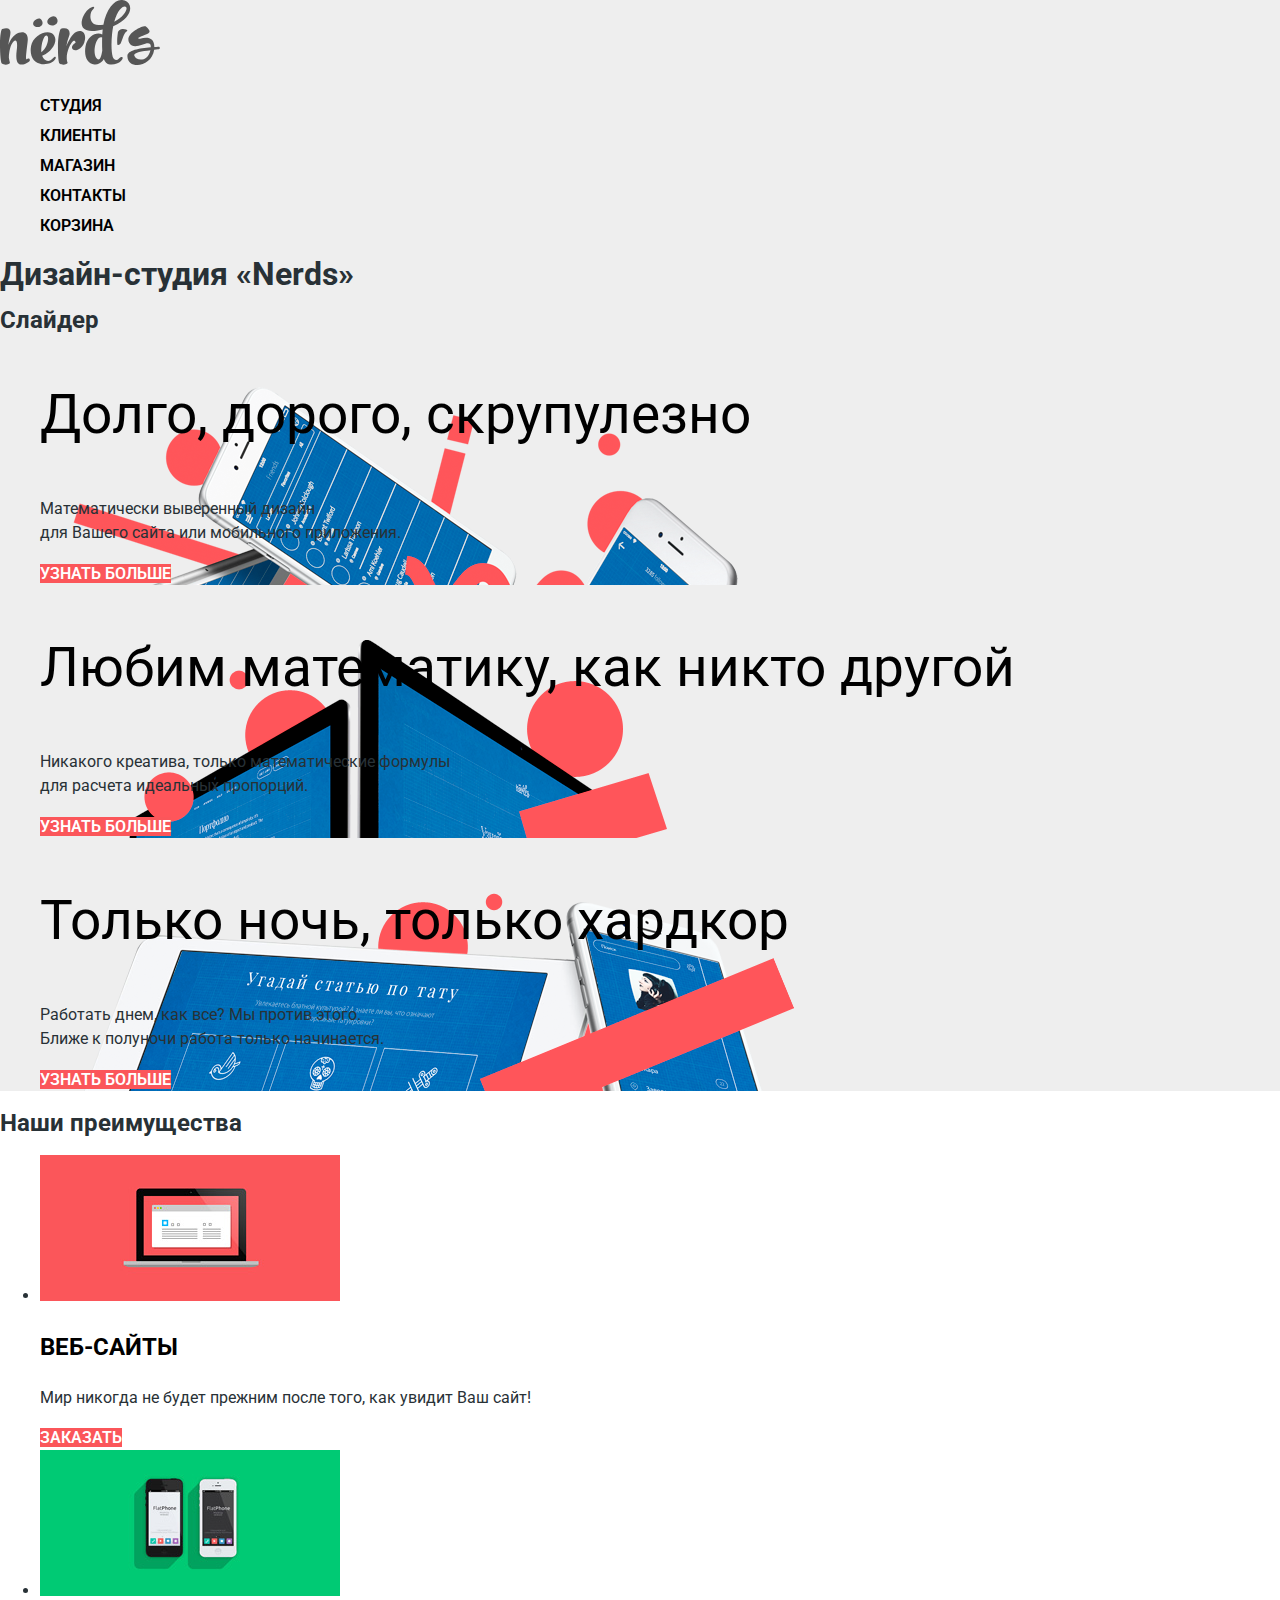
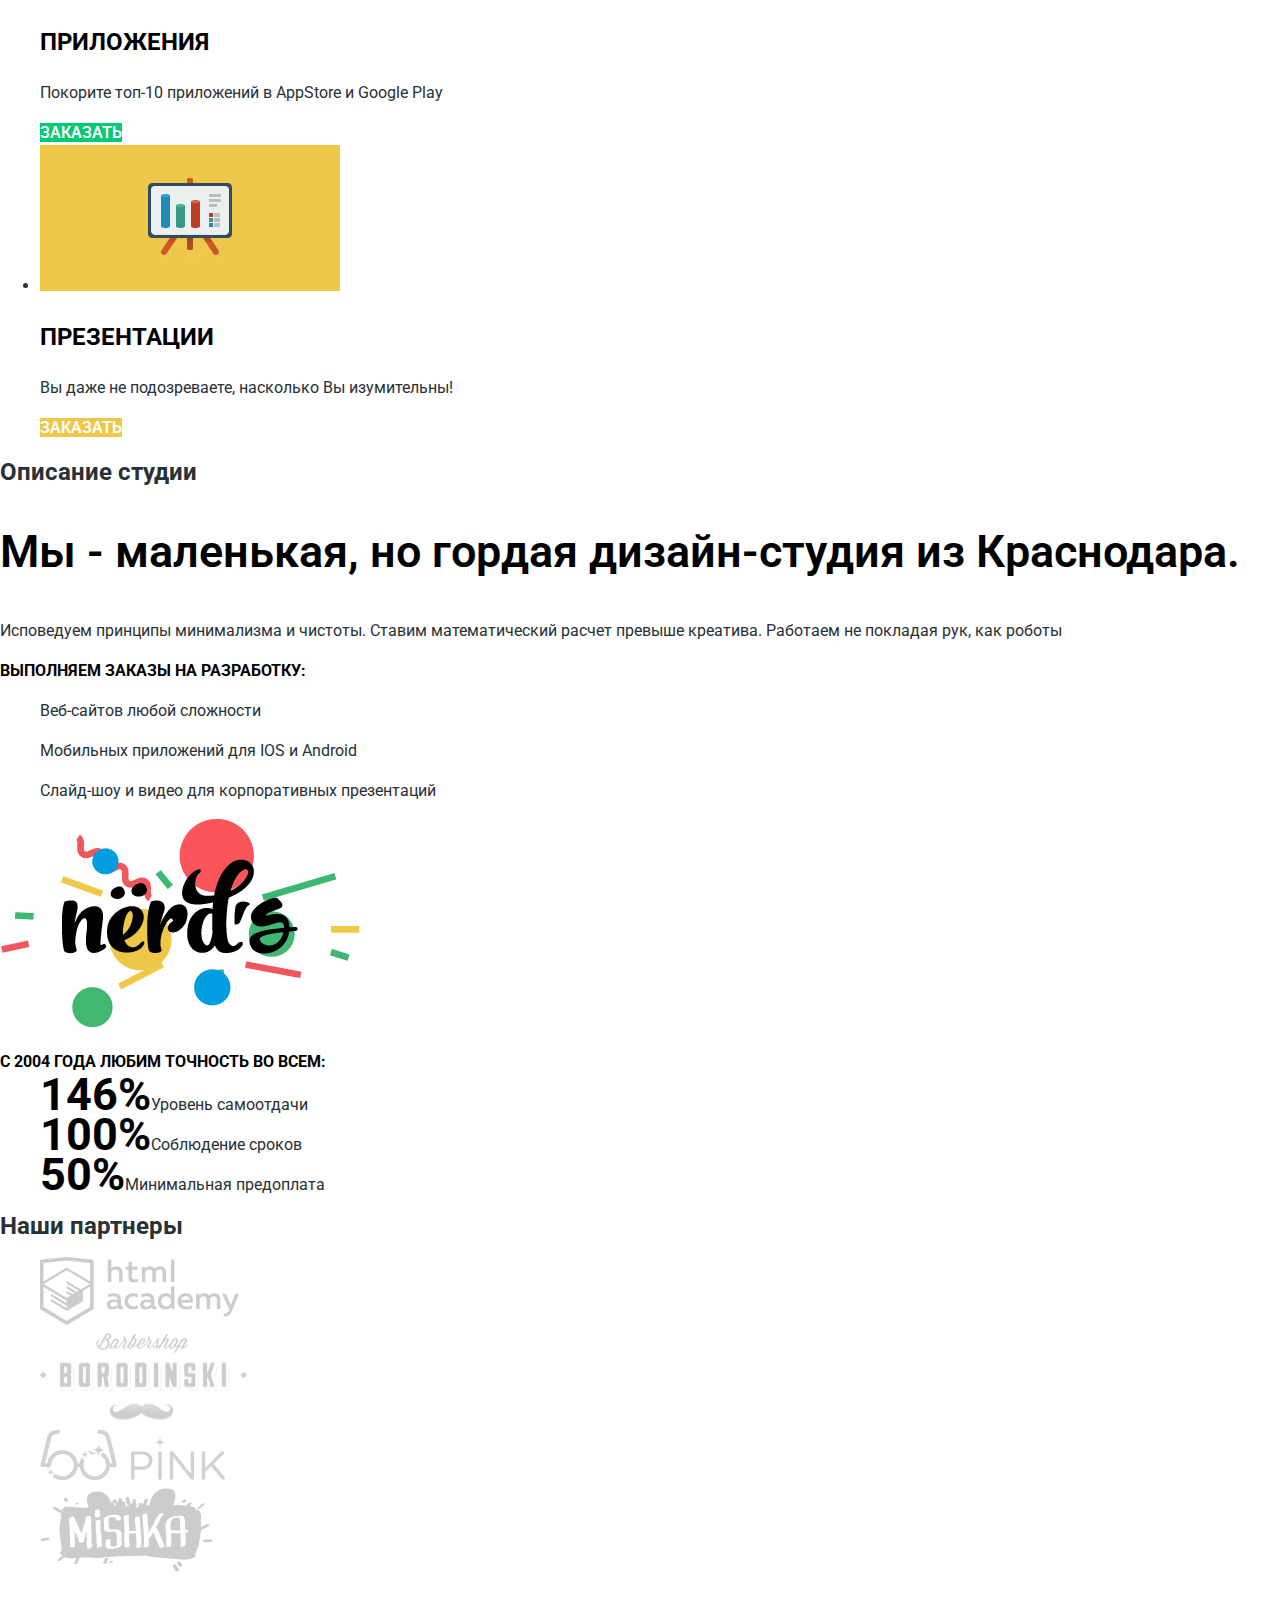
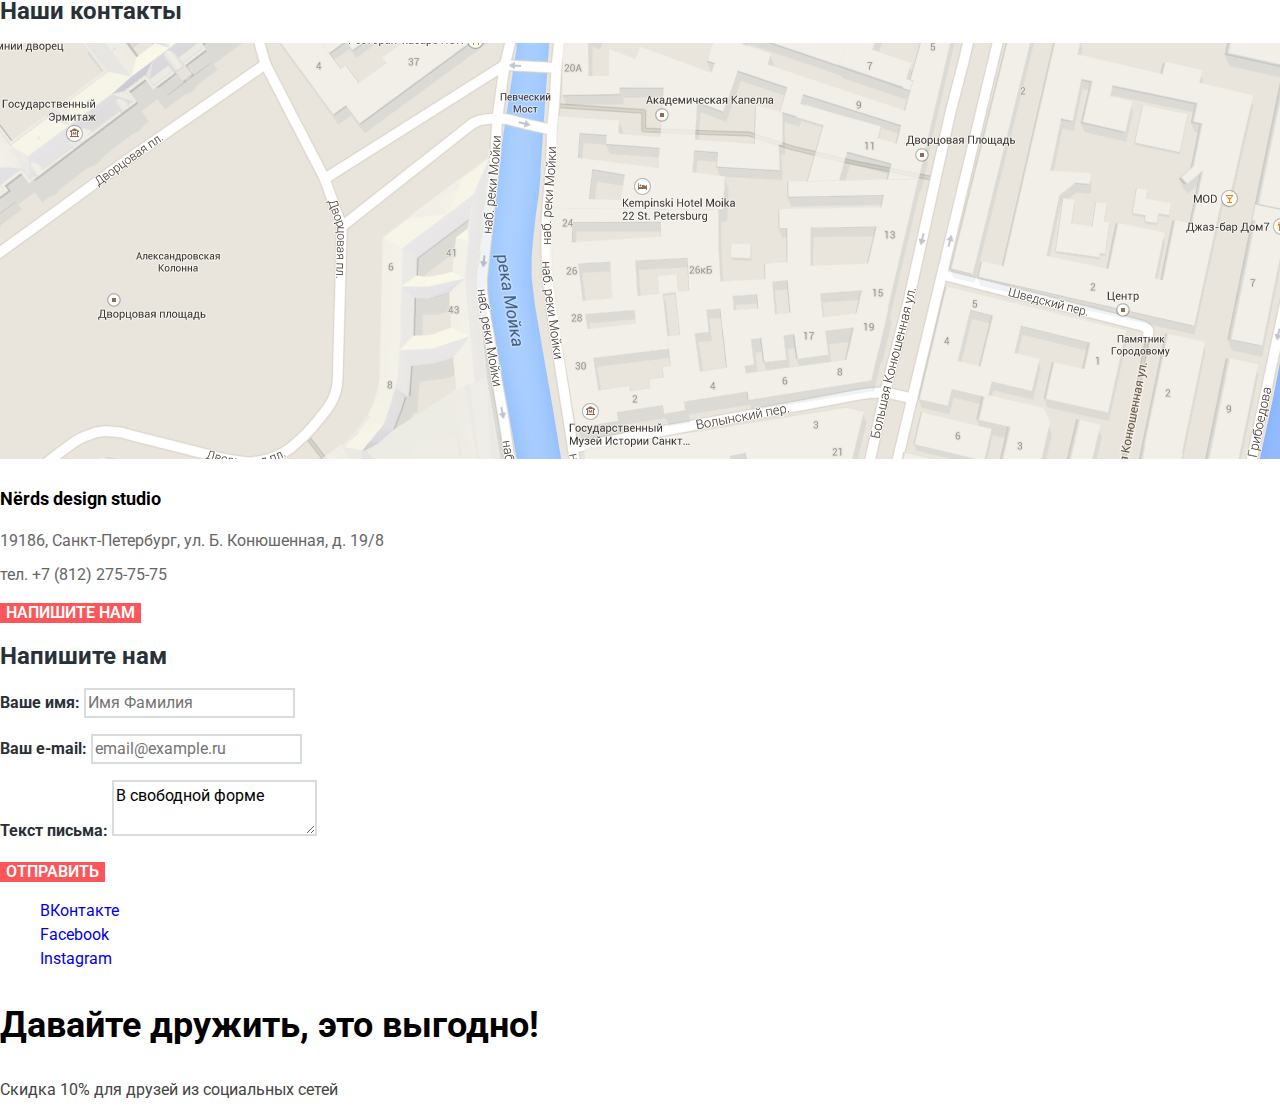
==== index.html @ 82da340f "Базовая стилизация" ====
<!DOCTYPE HTML>
<html lang="ru">
<head>
  <meta charset="utf-8">
  <title>Дизайн-студия «‎Nerds»</title>
  <link href="https://fonts.googleapis.com/css?family=Roboto:400,500,700&display=swap&subset=cyrillic" rel="stylesheet">
  <link href="./normalize.css" rel="stylesheet">
  <link href="./Nerds_index.css" rel="stylesheet">
</head>
<body>

<div class="grey">
  <header class="main-header">
    <nav class="main-navigation">
      <a class="main-header-logo">
        <svg xmlns="http://www.w3.org/2000/svg" width="160" height="65" viewBox="0 0 160 65"><path d="M157.936 49.374c-1.235.161-2.523.271-3.757.377v.056c-2.415 17.364-26.188 20.231-26.779 6.599-.269-6.167 11.593-7.95 23.398-9.088.429-11.09-15.901 5.667-21.608-4.601-5.019-9.025 14.632-17.938 16.728-16.102 6.438 5.636 3.404 6.618-1.379 8.335-9.49 3.41-5.791 4.107-4.511 3.726 7.569-2.253 14.366-1.04 14.312 8.317 1.288-.107 2.522-.163 3.757-.271 2.306-.215 2.467 2.435-.161 2.652zm-7.514.756c-9.124 1.028-17.013 2.436-16.153 5.355 1.716 5.573 13.577 6.818 16.153-5.355zM117.678 44.918c-.682-.037-.703-6.038.112-11.688 1.005-6.951 11.935-3.357 9.093-1.906-2.975 1.52-4.429 8.718-6.266 12.087-.635 1.161-2.605 1.526-2.939 1.507zM42.105 21.002c2.376 4.866-4.937 8.171-8.292 4.521-1.398-1.555-.755-4.56 2.636-6.193 1.697-.836 4.073-1.596 5.656 1.672zM57.062 18.861c2.585 5.297-5.38 8.896-9.031 4.922-1.522-1.695-.823-4.963 2.873-6.742 1.846-.911 4.432-1.736 6.158 1.82zM28.883 61.666c-7.919 5.338-14.219 4.159-12.212-10.848 1.45-10.904-.948-11.521-3.122-9.442-2.845 2.697-4.628 9.723-4.684 16.412a50.98 50.98 0 0 0 1.004 4.776c.334 1.63-4.907 3.315-7.974 1.011C.837 62.79 0 54.865 0 44.131c0-8.824 1.171-14.895 2.23-15.175 8.029-2.191 9.312 1.348 7.583 7.981a47.637 47.637 0 0 0-1.395 7.924c1.673-4.664 4.071-8.485 6.803-10.173 7.416-4.664 13.605-2.473 12.434 6.801-2.007 16.58-2.174 18.827-.39 17.535 2.231-1.574 3.68 1.238 1.618 2.642zM54.982 59.59c-2.175 3.484-7.806 5.171-13.216 4.552-7.75-.843-12.545-7.756-10.705-18.097 2.008-11.185 18.065-18.322 23.196-10.341 3.735 5.789-2.175 16.017-11.597 19.783l-.502.168c1.951 5.171 6.579 7.476 11.039 2.36 2.119-2.36 3.624-1.348 1.785 1.575zm-13.605-7.418c5.855-4.159 7.806-13.32 6.189-15.905-1.728-2.697-5.074 1.517-6.245 11.746-.111 1.461-.111 2.865.056 4.159zM83.091 44.992c-1.597 2.507-3.903 4.384-5.966 5.059-2.398.73-5.185.056-5.185-2.698 0-1.011.892-3.372 3.624-4.721-.168-1.911-1.394-2.417-2.286-1.686-3.345 2.586-7.417 12.25-6.356 19.221.055.168.055.337.055.506.168.617.335 1.237.558 1.854.557 1.574-4.907 3.316-7.973.956-1.059-.788-1.617-6.97-1.617-17.704 0-8.824 1.951-16.636 3.011-16.917 6.412-1.743 10.147 1.292 8.14 7.249-1.171 3.373-2.23 6.801-2.843 10.399 2.453-6.688 6.523-12.872 9.812-14.501 5.856-2.923 10.092.956 8.867 7.813-.056.11-.112.393-.112.449-.056.562-.566 2.302-.39 1.741-.516 1.645-.892 2.277-1.339 2.98z"/><path d="M113.207 26.161a86.988 86.988 0 0 0-1.115 7.531c-1.059 10.06-.612 18.996.613 22.986.726 2.137 3.457 4.946 6.078 2.023 2.843-3.203 5.967-1.349 2.174 2.416-2.34 2.305-6.689 3.878-11.039 3.428-3.123-.393-5.018-2.415-6.134-5.505-.444.898-.947 1.685-1.56 2.302-2.119 2.193-4.685 3.43-7.974 3.092-6.637-.73-10.538-7.923-8.699-18.153 1.952-10.791 11.319-14.725 16.728-11.857.112-1.349.223-2.699.335-4.104.055-.281.055-.562.11-.843a96.962 96.962 0 0 1-4.962.956C73.787 34.423 82.04 14.864 87.894 9.75c6.636-5.733 7.36-1.855 5.297-.562-3.68 2.36-5.297 15.905 5.241 15.905 1.729 0 3.346-.112 4.962-.281C106.685 6.49 116.665-2.391 124.75.532c8.976 3.26 8.029 17.535-11.543 25.629zm-10.928 24.393c-.224-3.542-.224-7.532-.167-11.636 0-.506.056-1.011.056-1.461-3.346-1.518-6.635 3.653-7.473 10.792-.946 8.373 2.788 12.813 4.908 10.791 1.617-1.631 2.453-6.803 2.676-8.486zm24.086-43.165c-1.784-2.642-8.307.562-12.098 14.332 9.535-4.554 13.326-12.422 12.098-14.332z"/></svg>
      </a>
      <ul class="navigation-list">
        <li><a href="info.html">Студия</a></li>
        <li><a href="clients.html">Клиенты</a></li>
        <li><a href="store.html">Магазин</a></li>
        <li><a href="contacts.html">Контакты</a></li>
        <li class="cart"><a href="#">Корзина</a></li>
      </ul>
    </nav>
  </header>

  <main class="container">

    <h1 class="visually-hidden">Дизайн-студия «‎Nerds»</h1>

    <section class="slider">
      <h2 class="visually-hidden">Слайдер</h2>
      <ul class="slide-list">
        <li class="slide slide-1">
          <p class="slide-header">Долго, дорого, скрупулезно</p>
          <p>Математически выверенный дизайн <br> для Вашего сайта или мобильного приложения.</p>
          <a class="btn btn-base" href="#">Узнать больше</a>
        </li>
        <li class="slide slide-2">
          <p class="slide-header">Любим математику, как никто другой</p>
          <p>Никакого креатива, только математические формулы<br> для расчета идеальных пропорций.</p>
          <a class="btn btn-base" href="#">Узнать больше</a>
        </li>
        <li class="slide slide-3">
          <p class="slide-header">Только ночь, только хардкор</p>
          <p>Работать днем, как все? Мы против этого.<br>Ближе к полуночи работа только начинается.</p>
          <a class="btn btn-base" href="#">Узнать больше</a>
        </li>
      </ul>
    </section>
  </div>

    <section class="advantages">
      <h2 class='visually-hidden'>Наши преимущества</h2>
      <ul class="advantages-list">
        <li class="advantage-item">
          <img src="img/service-1.png" alt="Веб-сайты" width="300" height="146">
          <p class="advantage-header">Веб-сайты</p>
          <p>Мир никогда не будет прежним после того, как увидит Ваш сайт!</p>
          <a class="btn btn-red" href="#">Заказать</a>
        </li>
        <li class="advantage-item">
          <img src="img/service-2.png" alt="Приложения" width="300" height="146">
          <p class="advantage-header">Приложения</p>
          <p>Покорите топ-10 приложений в AppStore и Google Play</p>
          <a class="btn btn-green" href="#">Заказать</a>
        </li>
        <li class="advantage-item">
          <img src="img/service-3.png" alt="Презентации" width="300" height="146">
          <p class="advantage-header">Презентации</p>
          <p>Вы даже не подозреваете, насколько Вы изумительны!</p>
          <a class="btn btn-yellow" href="#">Заказать</a>
        </li>
      </ul>
    </section>

    <section class="studio">
      <div class="studio-left">
        <h2 class="visually-hidden">Описание студии</h2>
        <p class="studio-header">Мы - маленькая, но гордая дизайн-студия из Краснодара.</p>
        <p>Исповедуем принципы минимализма и чистоты. Ставим математический
          расчет превыше креатива. Работаем не покладая рук, как роботы</p>
          <p class="studio-bold">Выполняем заказы на разработку:</p>
          <ul class="orders-list">
            <li><p>Веб-сайтов любой сложности</p></li>
            <li><p>Мобильных приложений для IOS и Android</p></li>
            <li><p>Слайд-шоу и видео для корпоративных презентаций</p></li>
          </ul>
          <div class="studio-right">
            <img src="img/nerds-logo-2.png" alt="Логотип «‎Nerds»" width="360" height="208">
            <p class="studio-bold">С 2004 года любим точность во всем:</p>
            <ul class="statistic">
              <li><p><span>146%</span>Уровень самоотдачи</p></li>
              <li><p><span>100%</span>Соблюдение сроков</p></li>
              <li><p><span>50%</span>Минимальная предоплата</p></li>
            </ul>
          </div>
        </section>

        <section class="clients">
        <h2 class="visually-hidden">Наши партнеры</h2>
          <ul class="clients-list">
            <li><a href="https://htmlacademy.ru/intensive/htmlcss"><svg xmlns="http://www.w3.org/2000/svg" xmlns:xlink="http://www.w3.org/1999/xlink" width="199" height="68" viewBox="0 0 199 68">
              <image id="logo-1.png" class="cls-1" width="199" height="68" xlink:href="[data-uri]"/>
            </svg>
</a></li>
            <li><a href="#"><svg xmlns="http://www.w3.org/2000/svg" xmlns:xlink="http://www.w3.org/1999/xlink" width="209" height="90" viewBox="0 0 209 90">
              <image id="logo-2.png" class="cls-1" width="209" height="90" xlink:href="[data-uri]"/>
            </svg></a></li>
            <li><a href="#"><svg xmlns="http://www.w3.org/2000/svg" xmlns:xlink="http://www.w3.org/1999/xlink" width="185" height="52" viewBox="0 0 185 52">
              <image id="logo-3.png" class="cls-1" width="185" height="52" xlink:href="[data-uri]"/>
            </svg></a></li>
            <li><a href="#"><svg xmlns="http://www.w3.org/2000/svg" xmlns:xlink="http://www.w3.org/1999/xlink" width="173" height="84" viewBox="0 0 173 84">
              <image id="logo-4.png" class="cls-1" width="173" height="84" xlink:href="[data-uri]"/>
            </svg>
</a></li>
          </ul>
        </section>

        <section class="contacts">
        <h2 class="visually-hidden">Наши контакты</h2>
          <img src="img/map.png" alt="Карта офиса по адресу Санкт-Петербург, ул. Б. Конюшенная, д. 19/8" width="1440" height="416">
          <div class="contacts-block">
            <p class="contacts-header"> Nёrds design studio</p>
            <p>19186, Санкт-Петербург, ул. Б. Конюшенная, д. 19/8</p>
            <p>тел. +7 (812) 275-75-75</p>
            <button class="btn btn-base">Напишите нам</button>
          </div>
        </section>

        <section class="popup">
          <h2 class="popup-header">Напишите нам</h2>
          <form action="https://echo.htmlacademy.ru" method="post">
            <p class="popup-item">
              <label for="popup-name">Ваше имя:</label>
              <input id="popup-name" type="text" name="name" value="" placeholder="Имя Фамилия">
            </p>
            <p class="popup-item">
              <label for="popup-email">Ваш e-mail:</label>
              <input id="popup-email" type="text" name="name" value="" placeholder="email@example.ru">
            </p>
            <p class="popup-item">
              <label for="textarea">Текст письма:</label>
              <textarea id="textarea" name="textarea" >В свободной форме</textarea>
            </p>
            <button class="btn btn-base" type="submite" name="button">Отправить</button>
          </form>
        </section>

      </main>

      <footer class="main-footer">
        <ul>
          <li><a class="social-btn" href="#">ВКонтакте</a></li>
          <li><a class="social-btn" href="#">Facebook</a></li>
          <li><a class="social-btn" href="#">Instagram</a></li>
        </ul>
        <div class="partnership">
          <p class="partnership-header">Давайте дружить, это выгодно!</p>
          <p class="sale">Скидка 10% для друзей из социальных сетей</p>
        </div>
      </footer>

    </body>
    </html>
---- Nerds_index.css ----
body {
  margin: 0;
  padding: 0;

  font-family: "Roboto", Arial, sans-serif;
  font-size: 16px;
  line-height: 24px;
  color: #283136;

  background-color: #fff;
}

a {
  text-decoration: none;
}

.btn {
  font: inherit;
  line-height: 18px;
  font-weight: 600;
  color: #fff;
  text-align: center;
  vertical-align: middle;
  text-transform: uppercase;

  border: none;
}

.btn-base,
.btn-red {
    background-color: #fb565a;
}

.btn-base:hover,
.btn-red:hover {
    background-color: #e74246;
}

.btn-green {
  background-color: #00ca74;
}

.btn-green:hover {
  background-color: #00bc6c;
}

.btn-yellow {
  background-color: #efc84a;
}

.btn-yellow:hover {
  background-color: #eab534;
}

.grey {
    background-color: #eee;
}

.main-navigation {
  line-height: 30px;
  text-transform: uppercase;
  color: #000;
  font-weight: 600;
}

.navigation-list {
  list-style: none;
}

.navigation-list a {
  color: #000;
}

.navigation-list a:hover,
.navigation-list a:focus
 {
  color: #fb565a;
}

.main-header-logo svg:hover,
.main-header-logo svg:active {
  fill: rgb(48, 48, 48, 0.8);
}

.slide-list {
  list-style: none;
}

.slide-header {
  font-size: 55px;
  line-height: 55px;
  color: #000;
}

.slide-1 {
  background: url(img/slide1.png) no-repeat;
}

.slide-2 {
  background: url(img/slide2.png) no-repeat;
}

.slide-3 {
  background: url(img/slide3.png) no-repeat;
}

.advantage-header {
  font-size: 24px;
  line-height: 30px;
  color: #000;
  text-transform: uppercase;
  font-weight: bold;
}

.studio-header {
  font-size: 45px;
  line-height: 45px;
  color: #000;
  font-weight: 600;
}

.studio-bold {
  color: #000;
  text-transform: uppercase;
  font-weight: bold;
}

.orders-list,
.statistic {
  list-style: none;
}

.statistic p {
    line-height: 18px;
}

.statistic p span {
  font-size: 45px;
  line-height: 10px;
  color: #000;
  font-weight: bold;
}

.clients-list {
  list-style: none;
}

.clients-list li a svg:hover {
  fill: #000;
}

.contacts-block .contacts-header {
  font-size: 18px;
  line-height: 30px;
  color: #000;
  font-weight: bold;
}

.contacts-block p {
    line-height: 18px;
    color: #666;
}

.main-footer ul {
  list-style: none;
}

.partnership-header {
  font-size: 36px;
  line-height: 36px;
  color: #000;
  font-weight: bold;
}

.partnership .sale {
  line-height: 22px;
  color: #444;
}

.popup label {
  font-weight: bold;
  line-height: 24px;
}

.popup-item input,
.popup-item textarea {
  font: inherit;
  background-color:: transparent;

  border: 2px solid #d7dcde;
}

.popup-item input:hover,
.popup-item textarea:hover {
  border-color: #b4b9bb;
}

.popup-item input:focus,
.popup-item textarea:focus {
  border-color: #000;
  outline: none;
}
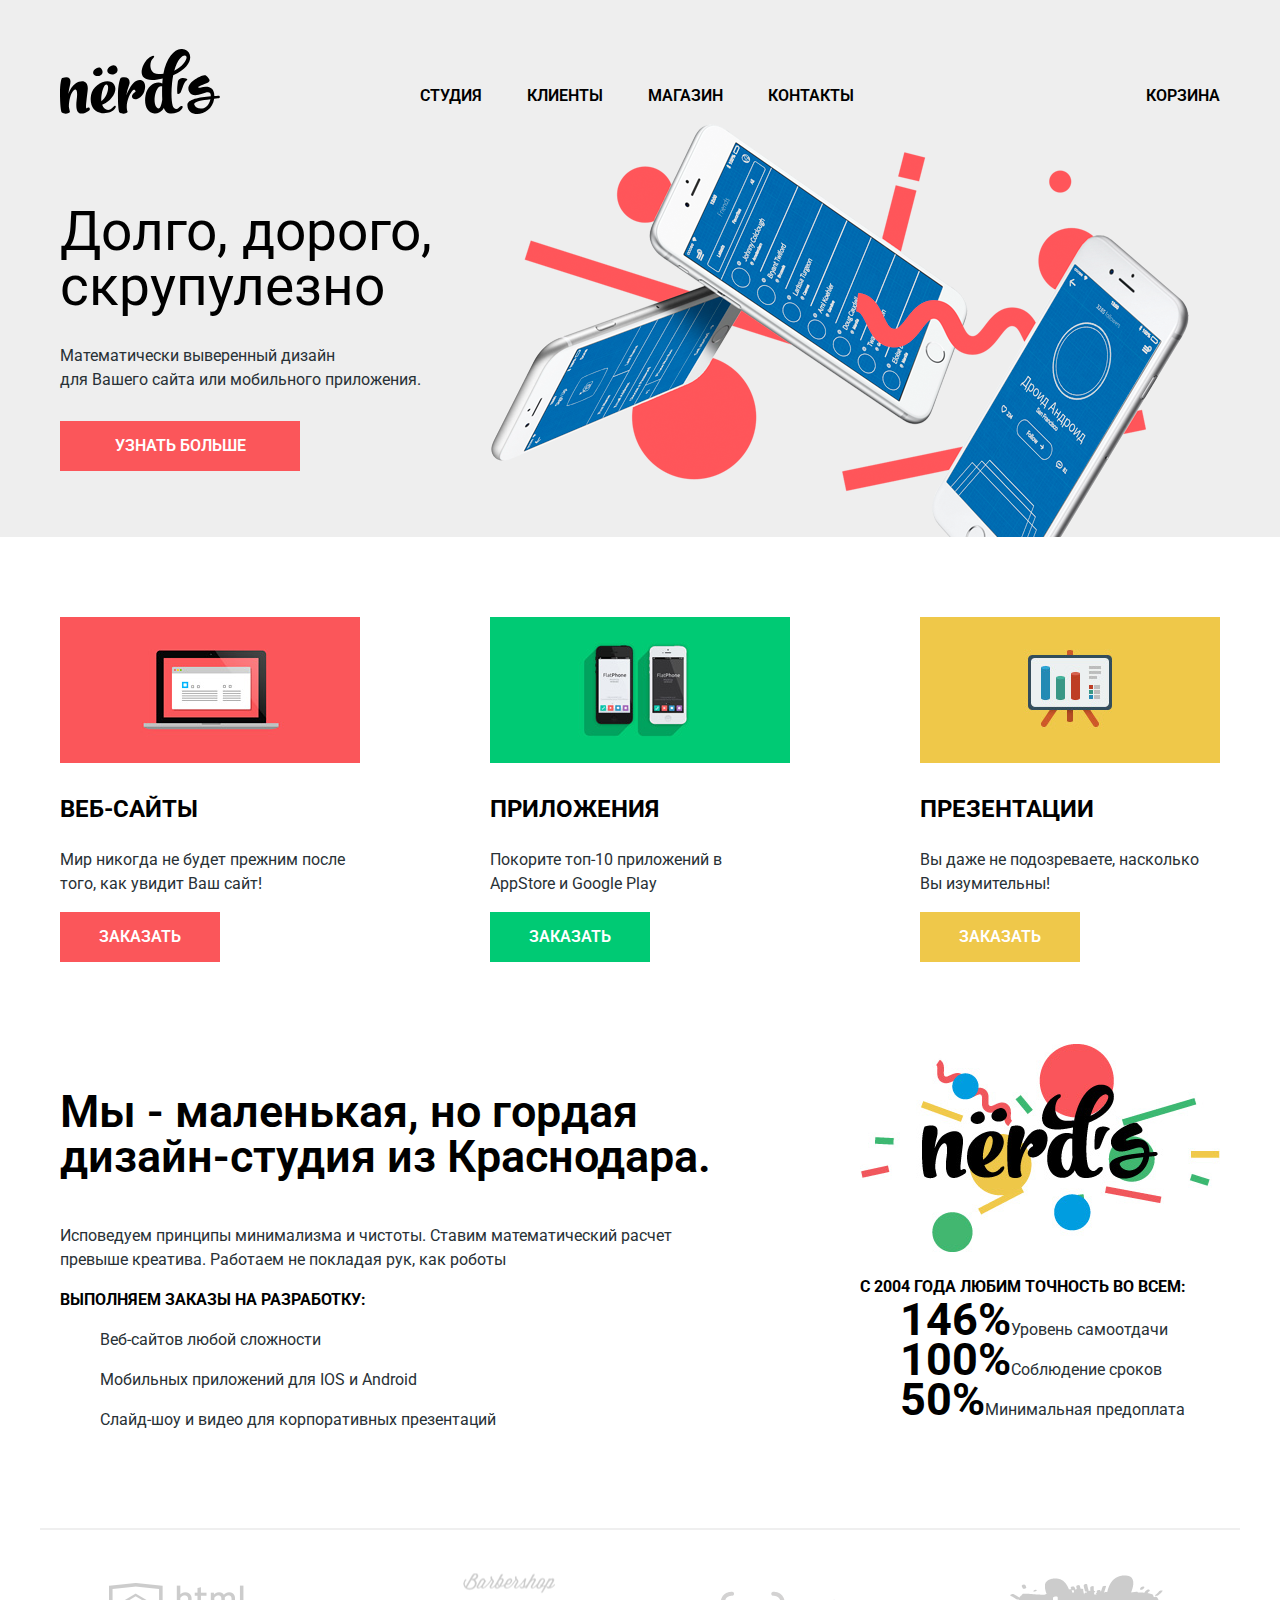
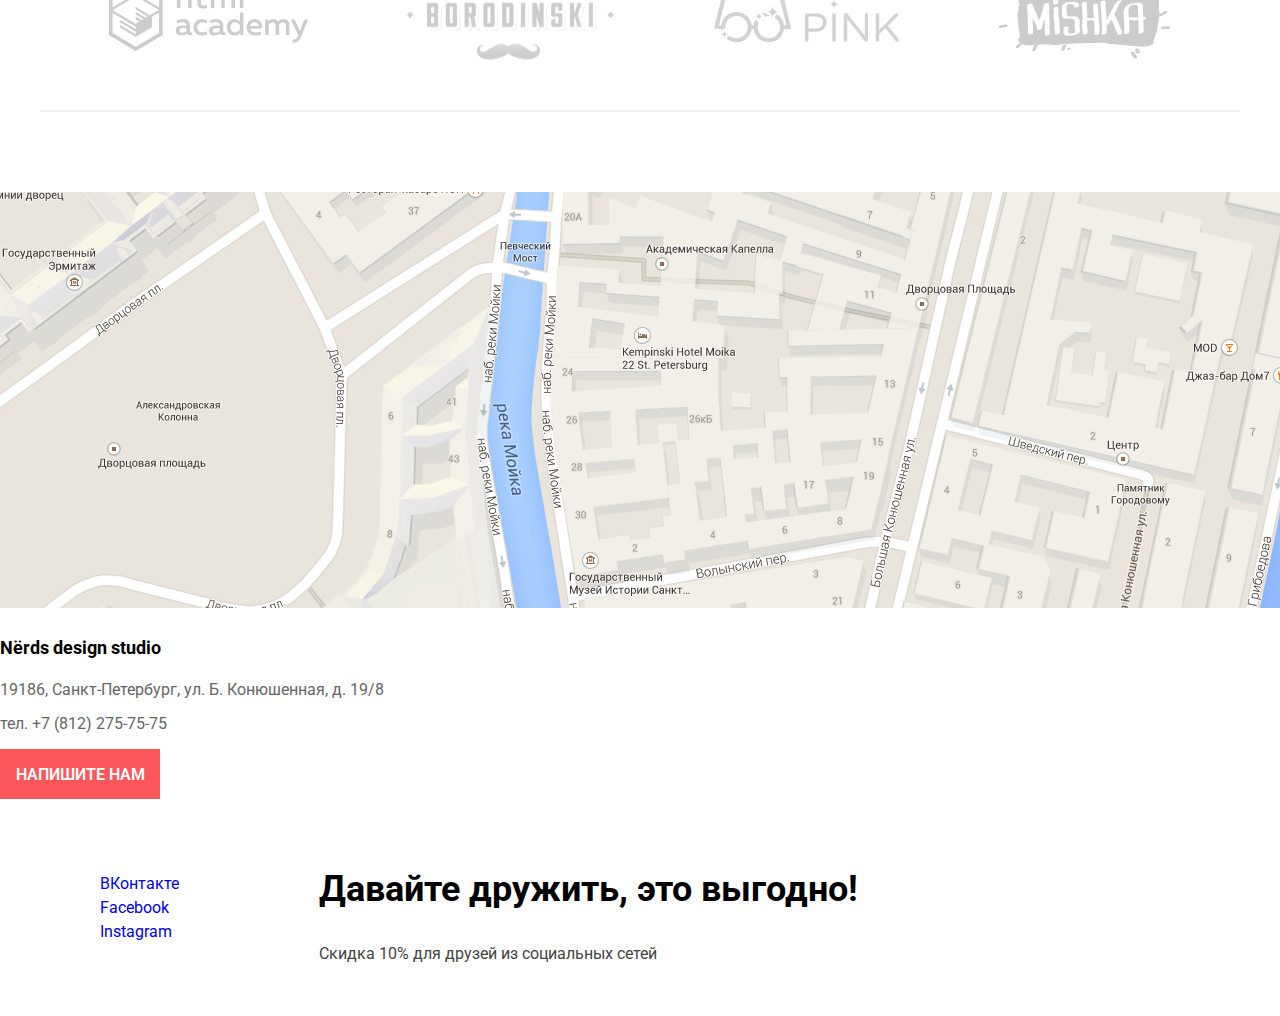
==== commit a54c19a5: "CSS" ====
--- a/index.html
+++ b/index.html
@@ -9,9 +9,10 @@
 </head>
 <body>
 
-<div class="grey">
-  <header class="main-header">
-    <nav class="main-navigation">
+
+  <header class="main-header grey">
+
+    <nav class="main-navigation container">
       <a class="main-header-logo">
         <svg xmlns="http://www.w3.org/2000/svg" width="160" height="65" viewBox="0 0 160 65"><path d="M157.936 49.374c-1.235.161-2.523.271-3.757.377v.056c-2.415 17.364-26.188 20.231-26.779 6.599-.269-6.167 11.593-7.95 23.398-9.088.429-11.09-15.901 5.667-21.608-4.601-5.019-9.025 14.632-17.938 16.728-16.102 6.438 5.636 3.404 6.618-1.379 8.335-9.49 3.41-5.791 4.107-4.511 3.726 7.569-2.253 14.366-1.04 14.312 8.317 1.288-.107 2.522-.163 3.757-.271 2.306-.215 2.467 2.435-.161 2.652zm-7.514.756c-9.124 1.028-17.013 2.436-16.153 5.355 1.716 5.573 13.577 6.818 16.153-5.355zM117.678 44.918c-.682-.037-.703-6.038.112-11.688 1.005-6.951 11.935-3.357 9.093-1.906-2.975 1.52-4.429 8.718-6.266 12.087-.635 1.161-2.605 1.526-2.939 1.507zM42.105 21.002c2.376 4.866-4.937 8.171-8.292 4.521-1.398-1.555-.755-4.56 2.636-6.193 1.697-.836 4.073-1.596 5.656 1.672zM57.062 18.861c2.585 5.297-5.38 8.896-9.031 4.922-1.522-1.695-.823-4.963 2.873-6.742 1.846-.911 4.432-1.736 6.158 1.82zM28.883 61.666c-7.919 5.338-14.219 4.159-12.212-10.848 1.45-10.904-.948-11.521-3.122-9.442-2.845 2.697-4.628 9.723-4.684 16.412a50.98 50.98 0 0 0 1.004 4.776c.334 1.63-4.907 3.315-7.974 1.011C.837 62.79 0 54.865 0 44.131c0-8.824 1.171-14.895 2.23-15.175 8.029-2.191 9.312 1.348 7.583 7.981a47.637 47.637 0 0 0-1.395 7.924c1.673-4.664 4.071-8.485 6.803-10.173 7.416-4.664 13.605-2.473 12.434 6.801-2.007 16.58-2.174 18.827-.39 17.535 2.231-1.574 3.68 1.238 1.618 2.642zM54.982 59.59c-2.175 3.484-7.806 5.171-13.216 4.552-7.75-.843-12.545-7.756-10.705-18.097 2.008-11.185 18.065-18.322 23.196-10.341 3.735 5.789-2.175 16.017-11.597 19.783l-.502.168c1.951 5.171 6.579 7.476 11.039 2.36 2.119-2.36 3.624-1.348 1.785 1.575zm-13.605-7.418c5.855-4.159 7.806-13.32 6.189-15.905-1.728-2.697-5.074 1.517-6.245 11.746-.111 1.461-.111 2.865.056 4.159zM83.091 44.992c-1.597 2.507-3.903 4.384-5.966 5.059-2.398.73-5.185.056-5.185-2.698 0-1.011.892-3.372 3.624-4.721-.168-1.911-1.394-2.417-2.286-1.686-3.345 2.586-7.417 12.25-6.356 19.221.055.168.055.337.055.506.168.617.335 1.237.558 1.854.557 1.574-4.907 3.316-7.973.956-1.059-.788-1.617-6.97-1.617-17.704 0-8.824 1.951-16.636 3.011-16.917 6.412-1.743 10.147 1.292 8.14 7.249-1.171 3.373-2.23 6.801-2.843 10.399 2.453-6.688 6.523-12.872 9.812-14.501 5.856-2.923 10.092.956 8.867 7.813-.056.11-.112.393-.112.449-.056.562-.566 2.302-.39 1.741-.516 1.645-.892 2.277-1.339 2.98z"/><path d="M113.207 26.161a86.988 86.988 0 0 0-1.115 7.531c-1.059 10.06-.612 18.996.613 22.986.726 2.137 3.457 4.946 6.078 2.023 2.843-3.203 5.967-1.349 2.174 2.416-2.34 2.305-6.689 3.878-11.039 3.428-3.123-.393-5.018-2.415-6.134-5.505-.444.898-.947 1.685-1.56 2.302-2.119 2.193-4.685 3.43-7.974 3.092-6.637-.73-10.538-7.923-8.699-18.153 1.952-10.791 11.319-14.725 16.728-11.857.112-1.349.223-2.699.335-4.104.055-.281.055-.562.11-.843a96.962 96.962 0 0 1-4.962.956C73.787 34.423 82.04 14.864 87.894 9.75c6.636-5.733 7.36-1.855 5.297-.562-3.68 2.36-5.297 15.905 5.241 15.905 1.729 0 3.346-.112 4.962-.281C106.685 6.49 116.665-2.391 124.75.532c8.976 3.26 8.029 17.535-11.543 25.629zm-10.928 24.393c-.224-3.542-.224-7.532-.167-11.636 0-.506.056-1.011.056-1.461-3.346-1.518-6.635 3.653-7.473 10.792-.946 8.373 2.788 12.813 4.908 10.791 1.617-1.631 2.453-6.803 2.676-8.486zm24.086-43.165c-1.784-2.642-8.307.562-12.098 14.332 9.535-4.554 13.326-12.422 12.098-14.332z"/></svg>
       </a>
@@ -25,35 +26,38 @@
     </nav>
   </header>
 
-  <main class="container">
+  <main >
 
     <h1 class="visually-hidden">Дизайн-студия «‎Nerds»</h1>
 
-    <section class="slider">
+    <section class="slider grey">
+      <div class="container">
       <h2 class="visually-hidden">Слайдер</h2>
       <ul class="slide-list">
         <li class="slide slide-1">
+          <div class="slide-wrapper">
           <p class="slide-header">Долго, дорого, скрупулезно</p>
-          <p>Математически выверенный дизайн <br> для Вашего сайта или мобильного приложения.</p>
-          <a class="btn btn-base" href="#">Узнать больше</a>
+          <p class="slide-text">Математически выверенный дизайн <br> для Вашего сайта или мобильного приложения.</p>
+          <a class="btn btn-red" href="#">Узнать больше</a>
+        </div>
         </li>
-        <li class="slide slide-2">
+        <li class="slide slide-2 visually-hidden">
           <p class="slide-header">Любим математику, как никто другой</p>
-          <p>Никакого креатива, только математические формулы<br> для расчета идеальных пропорций.</p>
-          <a class="btn btn-base" href="#">Узнать больше</a>
+          <p class="slide-text">Никакого креатива, только математические формулы<br> для расчета идеальных пропорций.</p>
+          <a class="btn btn-red" href="#">Узнать больше</a>
         </li>
-        <li class="slide slide-3">
+        <li class="slide slide-3 visually-hidden">
           <p class="slide-header">Только ночь, только хардкор</p>
-          <p>Работать днем, как все? Мы против этого.<br>Ближе к полуночи работа только начинается.</p>
-          <a class="btn btn-base" href="#">Узнать больше</a>
+          <p class="slide-text">Работать днем, как все? Мы против этого.<br>Ближе к полуночи работа только начинается.</p>
+          <a class="btn btn-red" href="#">Узнать больше</a>
         </li>
       </ul>
+    </div>
     </section>
-  </div>
 
-    <section class="advantages">
+    <section class="advantages container">
       <h2 class='visually-hidden'>Наши преимущества</h2>
-      <ul class="advantages-list">
+      <ul>
         <li class="advantage-item">
           <img src="img/service-1.png" alt="Веб-сайты" width="300" height="146">
           <p class="advantage-header">Веб-сайты</p>
@@ -75,7 +79,7 @@
       </ul>
     </section>
 
-    <section class="studio">
+    <section class="studio container">
       <div class="studio-left">
         <h2 class="visually-hidden">Описание студии</h2>
         <p class="studio-header">Мы - маленькая, но гордая дизайн-студия из Краснодара.</p>
@@ -87,6 +91,7 @@
             <li><p>Мобильных приложений для IOS и Android</p></li>
             <li><p>Слайд-шоу и видео для корпоративных презентаций</p></li>
           </ul>
+        </div>
           <div class="studio-right">
             <img src="img/nerds-logo-2.png" alt="Логотип «‎Nerds»" width="360" height="208">
             <p class="studio-bold">С 2004 года любим точность во всем:</p>
@@ -98,9 +103,9 @@
           </div>
         </section>
 
-        <section class="clients">
+        <section class="clients container">
         <h2 class="visually-hidden">Наши партнеры</h2>
-          <ul class="clients-list">
+          <ul>
             <li><a href="https://htmlacademy.ru/intensive/htmlcss"><svg xmlns="http://www.w3.org/2000/svg" xmlns:xlink="http://www.w3.org/1999/xlink" width="199" height="68" viewBox="0 0 199 68">
               <image id="logo-1.png" class="cls-1" width="199" height="68" xlink:href="[data-uri]"/>
             </svg>
@@ -125,11 +130,11 @@
             <p class="contacts-header"> Nёrds design studio</p>
             <p>19186, Санкт-Петербург, ул. Б. Конюшенная, д. 19/8</p>
             <p>тел. +7 (812) 275-75-75</p>
-            <button class="btn btn-base">Напишите нам</button>
+            <button class="btn btn-red">Напишите нам</button>
           </div>
         </section>
 
-        <section class="popup">
+        <section class="popup visually-hidden">
           <h2 class="popup-header">Напишите нам</h2>
           <form action="https://echo.htmlacademy.ru" method="post">
             <p class="popup-item">
@@ -150,7 +155,7 @@
 
       </main>
 
-      <footer class="main-footer">
+      <footer class="main-footer container">
         <ul>
           <li><a class="social-btn" href="#">ВКонтакте</a></li>
           <li><a class="social-btn" href="#">Facebook</a></li>
--- a/Nerds_index.css
+++ b/Nerds_index.css
@@ -1,3 +1,15 @@
+.visually-hidden {
+	position: absolute !important;
+	clip: rect(1px 1px 1px 1px); /* IE6, IE7 */
+	clip: rect(1px, 1px, 1px, 1px);
+	padding:0 !important;
+	border:0 !important;
+	height: 1px !important;
+	width: 1px !important;
+	overflow: hidden;
+  margin: 0 0;
+}
+
 body {
   margin: 0;
   padding: 0;
@@ -15,20 +27,21 @@
 }
 
 .btn {
+  display: inline-block;
   font: inherit;
-  line-height: 18px;
+  line-height: 50px;
   font-weight: 600;
   color: #fff;
   text-align: center;
   vertical-align: middle;
   text-transform: uppercase;
-
   border: none;
-}
-
-.btn-base,
+  height: 50px;
+}
+
 .btn-red {
     background-color: #fb565a;
+    width: 160px;
 }
 
 .btn-base:hover,
@@ -38,6 +51,7 @@
 
 .btn-green {
   background-color: #00ca74;
+  width: 160px;
 }
 
 .btn-green:hover {
@@ -46,6 +60,7 @@
 
 .btn-yellow {
   background-color: #efc84a;
+  width: 160px;
 }
 
 .btn-yellow:hover {
@@ -56,19 +71,59 @@
     background-color: #eee;
 }
 
+.container {
+  box-sizing: border-box;
+  width: 1200px;
+  margin: 0 auto;
+  padding: 0 20px;
+}
+
+.main-header {
+  min-height: 114px;
+}
+
 .main-navigation {
+  display: flex;
+  justify-content: space-between;
+  min-height: 65px;
+
   line-height: 30px;
   text-transform: uppercase;
   color: #000;
   font-weight: 600;
+
+}
+
+.main-header-logo {
+padding-top: 49px;
 }
 
 .navigation-list {
-  list-style: none;
+  display: flex;
+  justify-content: space-between;
+  width: 800px;
+
+  margin: 0;
+  padding: 0;
+  padding-top: 81px;
+  list-style: none;
+}
+
+.navigation-list li {
+  margin-left: 45px;
+}
+
+.navigation-list li:first-child {
+  margin-left: 0;
+}
+
+.navigation-list .cart {
+  margin-left: auto;
 }
 
 .navigation-list a {
   color: #000;
+  width: 160px;
 }
 
 .navigation-list a:hover,
@@ -82,8 +137,27 @@
   fill: rgb(48, 48, 48, 0.8);
 }
 
+.slider {
+  margin-bottom: 80px;
+}
+
 .slide-list {
   list-style: none;
+  margin: 0;
+  padding: 0;
+}
+
+.slide-wrapper {
+  display: flex;
+  flex-direction: column;
+  justify-content: space-between;
+  min-height: 267px;
+}
+
+.slide {
+  box-sizing: border-box;
+  padding-top: 80px;
+  height: 413px;
 }
 
 .slide-header {
@@ -92,8 +166,24 @@
   color: #000;
 }
 
+.slide-header {
+  width: 515px;
+  margin: 0;
+  padding: 0;
+}
+
+.slide-text {
+  width: 410px;
+  margin: 0;
+  padding: 0;
+}
+
+.slide .btn {
+  width: 240px;
+}
+
 .slide-1 {
-  background: url(img/slide1.png) no-repeat;
+  background: url(img/slide1.png) no-repeat 431px 0;
 }
 
 .slide-2 {
@@ -102,6 +192,25 @@
 
 .slide-3 {
   background: url(img/slide3.png) no-repeat;
+}
+
+.advantages {
+  margin-bottom: 80px;
+}
+
+.advantages ul {
+  min-height: 347px;
+  display: flex;
+  justify-content: space-between;
+  margin: 0;
+  padding: 0;
+
+  list-style: none;
+}
+
+.advantage-item {
+  min-height: 347px;
+  width:300px;
 }
 
 .advantage-header {
@@ -112,6 +221,21 @@
   font-weight: bold;
 }
 
+.studio {
+  display: flex;
+  margin-bottom: 80px;
+}
+
+.studio .studio-left {
+  width: 660px;
+  margin-right: auto;
+}
+
+.studio .studio-right {
+  width: 360px;
+  margin-left: auto;
+}
+
 .studio-header {
   font-size: 45px;
   line-height: 45px;
@@ -141,12 +265,29 @@
   font-weight: bold;
 }
 
-.clients-list {
-  list-style: none;
-}
-
-.clients-list li a svg:hover {
+.clients {
+  margin-bottom: 80px;
+  border-top: solid 2px #eeee;
+  border-bottom: solid 2px #eeee;
+}
+
+.clients ul {
+  height: 180px;
+  list-style: none;
+  display: flex;
+  justify-content: space-around;
+  align-items: center;
+  margin: 0;
+  padding: 0;
+}
+
+.clients ul li a svg:hover {
   fill: #000;
+}
+
+.contacts {
+  margin-left: auto;
+  margin-right: auto;
 }
 
 .contacts-block .contacts-header {
@@ -161,11 +302,22 @@
     color: #666;
 }
 
+.main-footer {
+  display: flex;
+  justify-content: flex-start;
+  align-items: center;
+  height: 217px;
+}
+
 .main-footer ul {
   list-style: none;
 }
 
-.partnership-header {
+.partnership {
+  margin-left: 140px;
+}
+
+.partnership .partnership-header {
   font-size: 36px;
   line-height: 36px;
   color: #000;
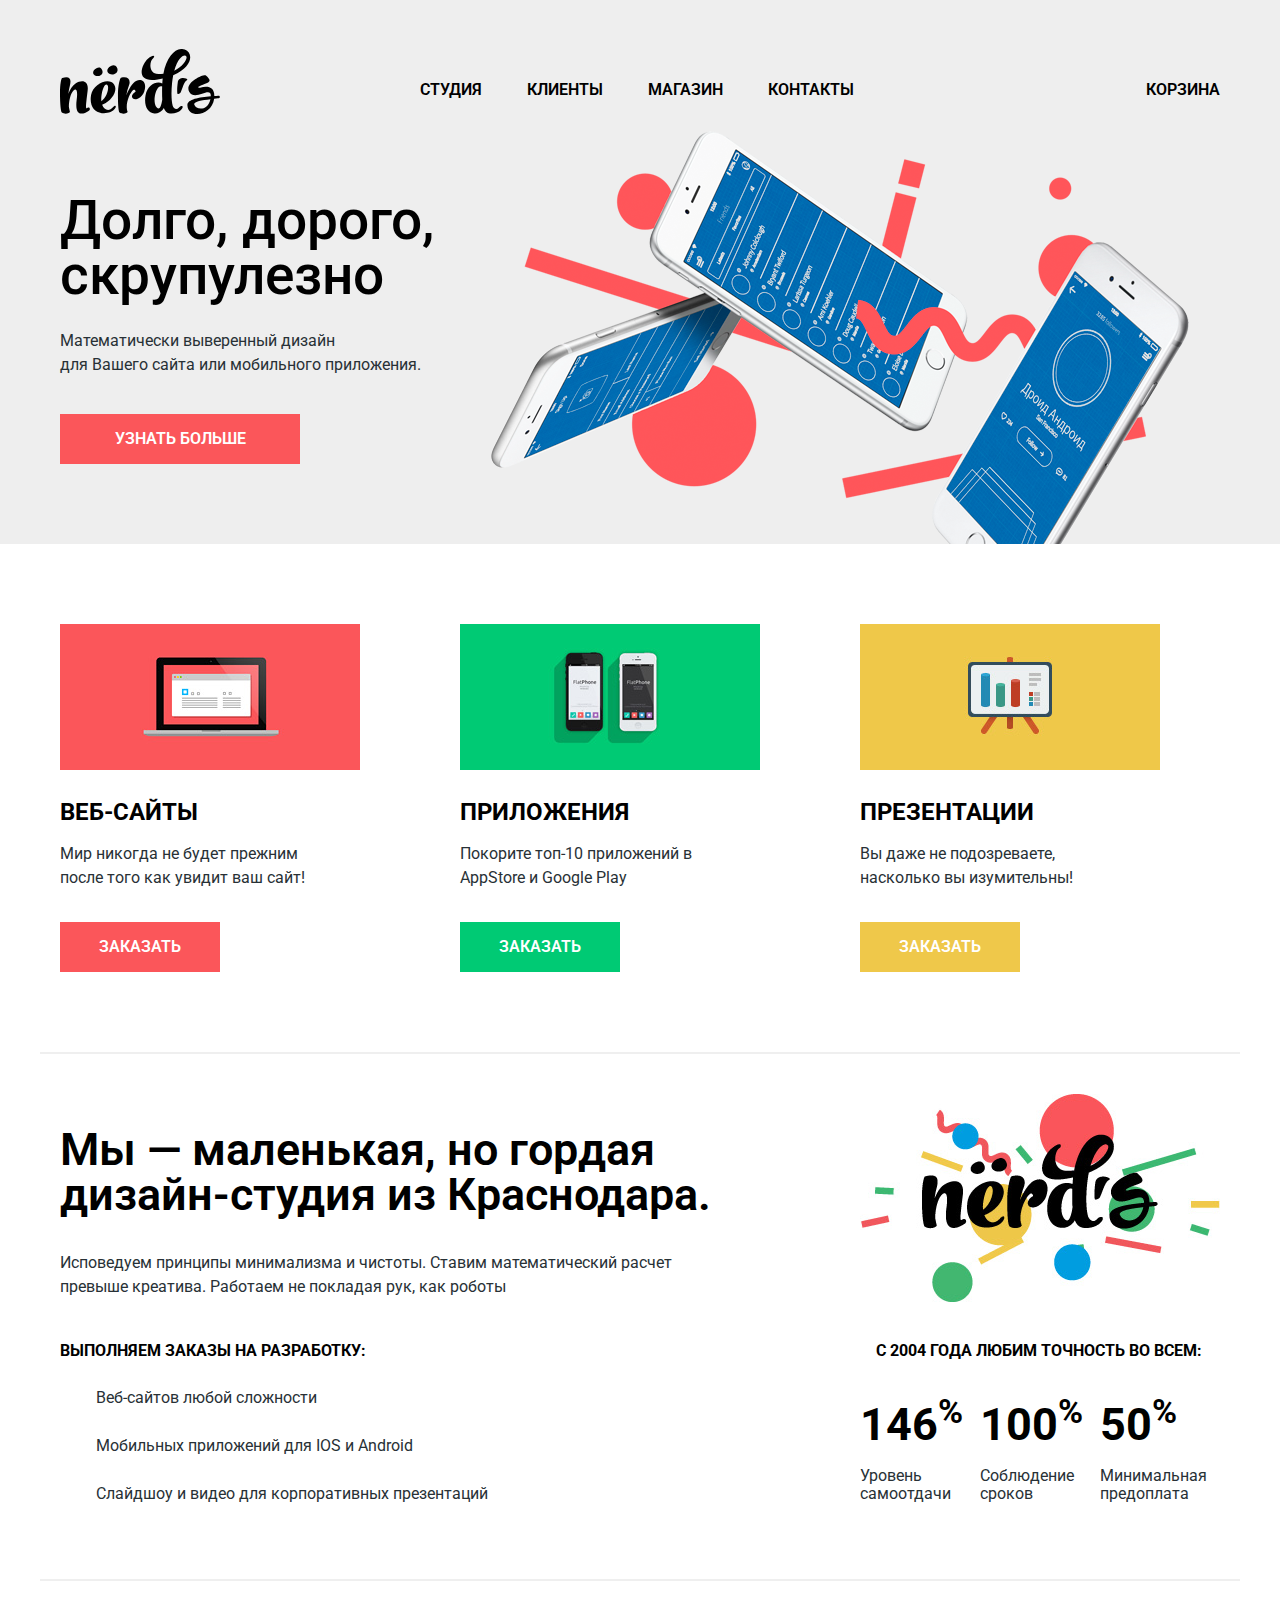
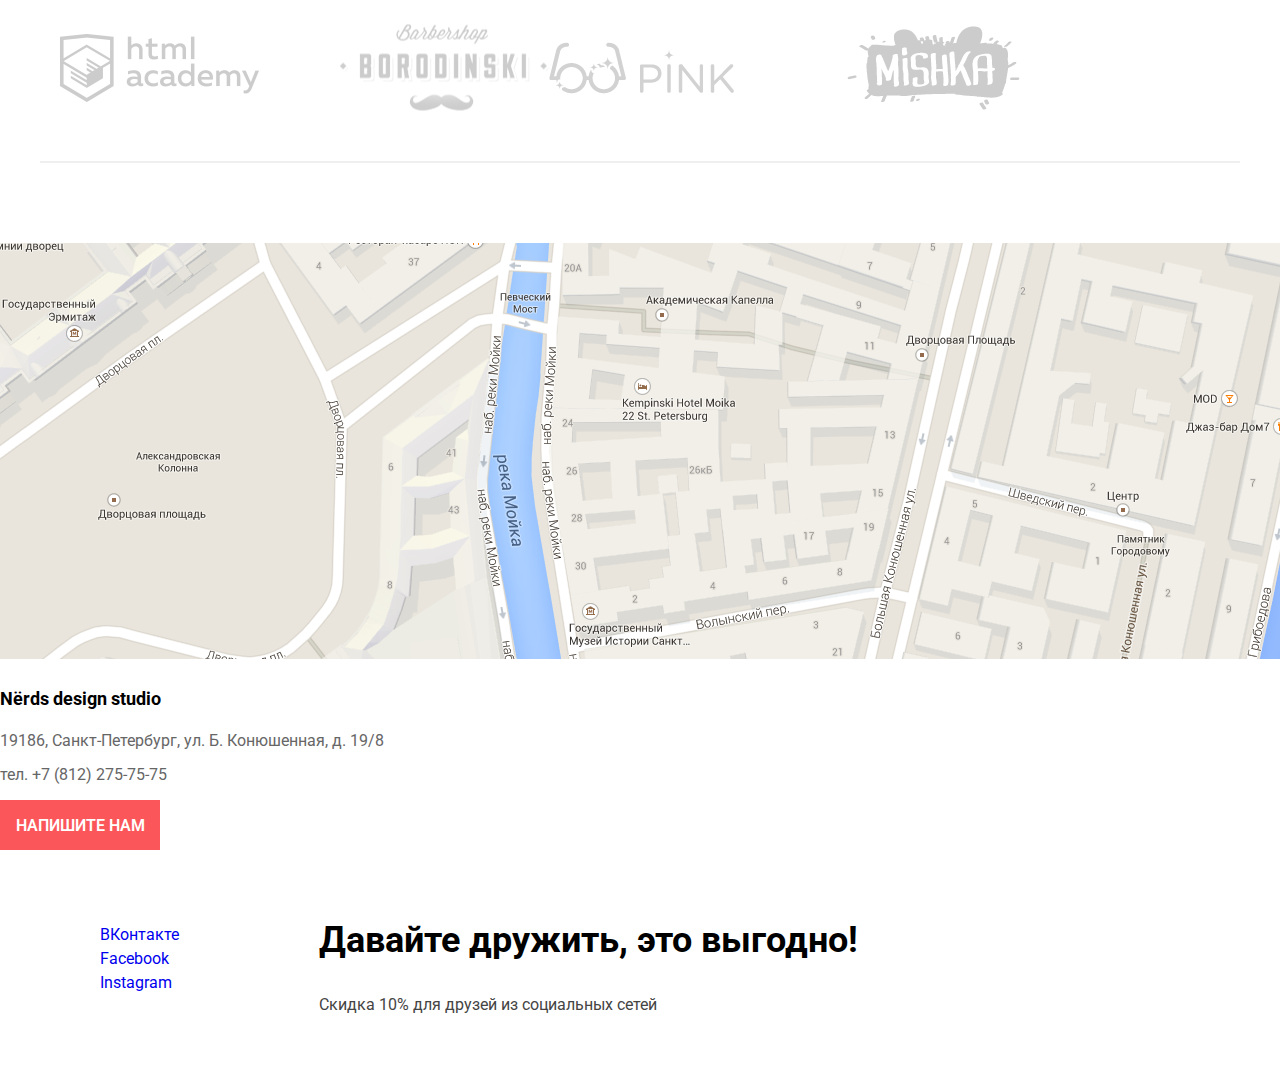
==== commit ba562abe: "CSS" ====
--- a/index.html
+++ b/index.html
@@ -61,19 +61,19 @@
         <li class="advantage-item">
           <img src="img/service-1.png" alt="Веб-сайты" width="300" height="146">
           <p class="advantage-header">Веб-сайты</p>
-          <p>Мир никогда не будет прежним после того, как увидит Ваш сайт!</p>
+          <p class="advantage-text">Мир никогда не будет прежним<br> после того как увидит ваш сайт!</p>
           <a class="btn btn-red" href="#">Заказать</a>
         </li>
         <li class="advantage-item">
           <img src="img/service-2.png" alt="Приложения" width="300" height="146">
           <p class="advantage-header">Приложения</p>
-          <p>Покорите топ-10 приложений в AppStore и Google Play</p>
+          <p class="advantage-text">Покорите топ-10 приложений в AppStore и Google Play</p>
           <a class="btn btn-green" href="#">Заказать</a>
         </li>
         <li class="advantage-item">
           <img src="img/service-3.png" alt="Презентации" width="300" height="146">
           <p class="advantage-header">Презентации</p>
-          <p>Вы даже не подозреваете, насколько Вы изумительны!</p>
+          <p class="advantage-text">Вы даже не подозреваете,<br> насколько вы изумительны!</p>
           <a class="btn btn-yellow" href="#">Заказать</a>
         </li>
       </ul>
@@ -82,23 +82,26 @@
     <section class="studio container">
       <div class="studio-left">
         <h2 class="visually-hidden">Описание студии</h2>
-        <p class="studio-header">Мы - маленькая, но гордая дизайн-студия из Краснодара.</p>
-        <p>Исповедуем принципы минимализма и чистоты. Ставим математический
+        <p class="studio-header">Мы — маленькая, но гордая дизайн-студия из Краснодара.</p>
+        <p class="studio-text">Исповедуем принципы минимализма и чистоты. Ставим математический
           расчет превыше креатива. Работаем не покладая рук, как роботы</p>
           <p class="studio-bold">Выполняем заказы на разработку:</p>
           <ul class="orders-list">
             <li><p>Веб-сайтов любой сложности</p></li>
             <li><p>Мобильных приложений для IOS и Android</p></li>
-            <li><p>Слайд-шоу и видео для корпоративных презентаций</p></li>
+            <li><p>Слайдшоу и видео для корпоративных презентаций</p></li>
           </ul>
         </div>
           <div class="studio-right">
             <img src="img/nerds-logo-2.png" alt="Логотип «‎Nerds»" width="360" height="208">
             <p class="studio-bold">С 2004 года любим точность во всем:</p>
             <ul class="statistic">
-              <li><p><span>146%</span>Уровень самоотдачи</p></li>
-              <li><p><span>100%</span>Соблюдение сроков</p></li>
-              <li><p><span>50%</span>Минимальная предоплата</p></li>
+              <li><p class="statistic-percent">146<sup>%</sup></p>
+                <p class="statistic-text">Уровень самоотдачи</p></li>
+              <li><p class="statistic-percent">100<sup>%</sup></p>
+                <p class="statistic-text">Соблюдение сроков</p></li>
+              <li><p class="statistic-percent">50<sup>%</sup></p>
+                <p class="statistic-text">Минимальная предоплата</p></li>
             </ul>
           </div>
         </section>
--- a/Nerds_index.css
+++ b/Nerds_index.css
@@ -80,6 +80,7 @@
 
 .main-header {
   min-height: 114px;
+
 }
 
 .main-navigation {
@@ -105,7 +106,7 @@
 
   margin: 0;
   padding: 0;
-  padding-top: 81px;
+  padding-top: 75px;
   list-style: none;
 }
 
@@ -151,17 +152,18 @@
   display: flex;
   flex-direction: column;
   justify-content: space-between;
-  min-height: 267px;
+  min-height: 271px;
 }
 
 .slide {
   box-sizing: border-box;
-  padding-top: 80px;
-  height: 413px;
+  padding-top: 69px;
+  height: 420px;
 }
 
 .slide-header {
   font-size: 55px;
+	font-weight: 500;
   line-height: 55px;
   color: #000;
 }
@@ -176,6 +178,7 @@
   width: 410px;
   margin: 0;
   padding: 0;
+	margin-bottom: 12px;
 }
 
 .slide .btn {
@@ -183,7 +186,7 @@
 }
 
 .slide-1 {
-  background: url(img/slide1.png) no-repeat 431px 0;
+  background: url(img/slide1.png) no-repeat 431px 7px;
 }
 
 .slide-2 {
@@ -201,7 +204,7 @@
 .advantages ul {
   min-height: 347px;
   display: flex;
-  justify-content: space-between;
+  justify-content: flex-start;
   margin: 0;
   padding: 0;
 
@@ -211,6 +214,11 @@
 .advantage-item {
   min-height: 347px;
   width:300px;
+	margin-right: 100px;
+}
+
+.advantage-item img {
+	margin-bottom: 20px;
 }
 
 .advantage-header {
@@ -219,21 +227,33 @@
   color: #000;
   text-transform: uppercase;
   font-weight: bold;
+
+	margin: 0;
+	padding: 0;
+	margin-bottom: 15px;
+}
+
+.advantage-text {
+	margin: 0;
+	padding: 0;
+	margin-bottom: 32px;
 }
 
 .studio {
   display: flex;
-  margin-bottom: 80px;
+	justify-content: space-between;
+  margin-bottom: 57px;
+	border-top: solid 2px #eeee;
 }
 
 .studio .studio-left {
   width: 660px;
-  margin-right: auto;
+	padding-top: 73px;
 }
 
 .studio .studio-right {
   width: 360px;
-  margin-left: auto;
+	padding-top: 40px;
 }
 
 .studio-header {
@@ -241,28 +261,80 @@
   line-height: 45px;
   color: #000;
   font-weight: 600;
+
+	padding: 0;
+	margin: 0;
+	margin-bottom: 34px;
 }
 
 .studio-bold {
   color: #000;
   text-transform: uppercase;
   font-weight: bold;
+
+	padding: 0;
+	margin: 0;
+}
+
+.studio-left .studio-bold {
+	margin-bottom: 23px;
+}
+
+.studio-text {
+	padding: 0;
+	margin: 0;
+	margin-bottom: 40px;
 }
 
 .orders-list,
 .statistic {
   list-style: none;
-}
-
-.statistic p {
+	margin: 0;
+	padding: 0;
+}
+
+.orders-list li {
+	margin-bottom: 24px;
+	margin-left: 36px;
+}
+
+.orders-list li:last-child {
+		margin-bottom: 0;
+}
+
+.studio-right img {
+	margin-bottom: 30px;
+}
+
+.studio-right .studio-bold {
+	margin-bottom: 42px;
+	margin-left: 16px;
+}
+
+.statistic {
+	display: flex;
+	justify-content: space-between;
+}
+
+.statistic li {
+		width: 120px;
+}
+
+.statistic .statistic-text {
     line-height: 18px;
-}
-
-.statistic p span {
+		padding: 0;
+		margin: 0;
+}
+
+.statistic .statistic-percent {
   font-size: 45px;
-  line-height: 10px;
-  color: #000;
-  font-weight: bold;
+  line-height: 40px;
+  color: #000;
+  font-weight: bold;
+
+	padding: 0;
+	margin: 0;
+	margin-bottom: 22px;
 }
 
 .clients {
@@ -275,10 +347,19 @@
   height: 180px;
   list-style: none;
   display: flex;
-  justify-content: space-around;
   align-items: center;
   margin: 0;
   padding: 0;
+}
+
+.clients ul li:first-child,
+.clients ul li:last-child {
+	width: 280px;
+}
+
+.clients ul li:nth-child(3),
+.clients ul li:nth-child(4) {
+	width: 298px;
 }
 
 .clients ul li a svg:hover {
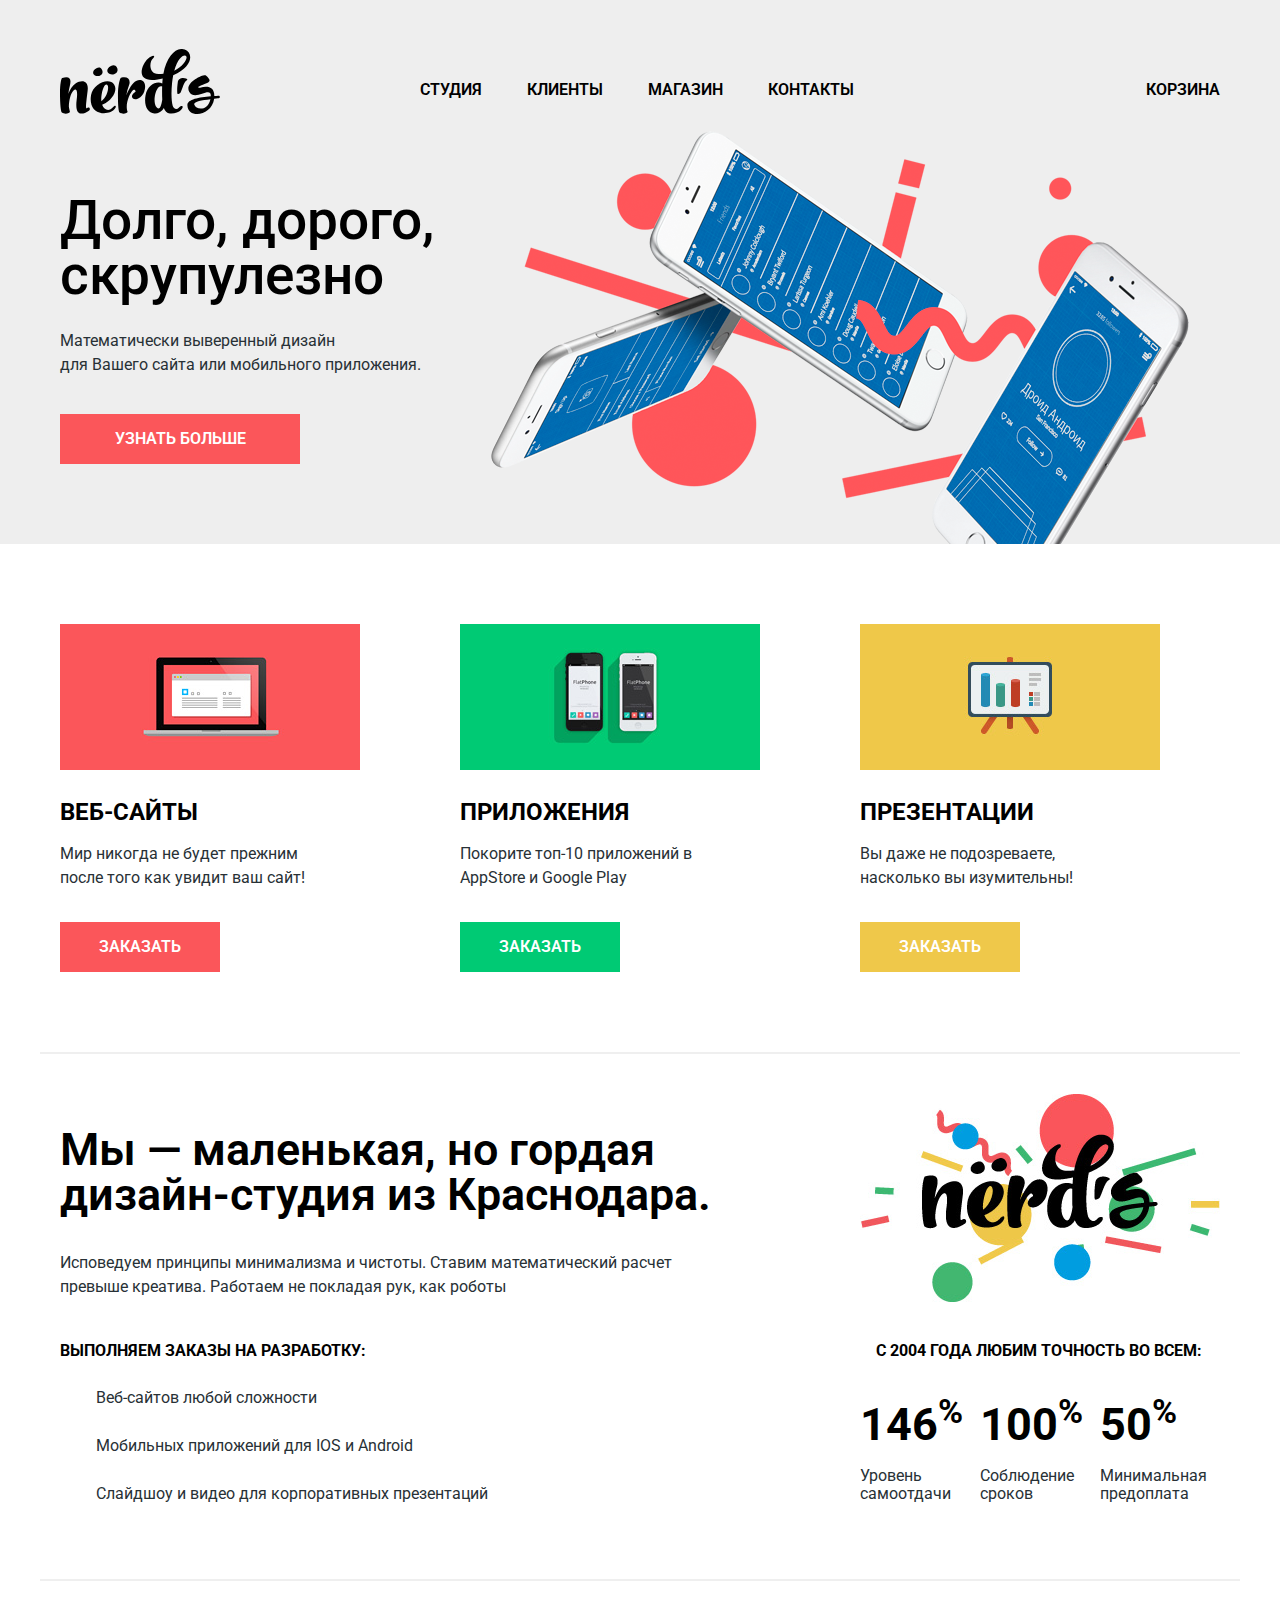
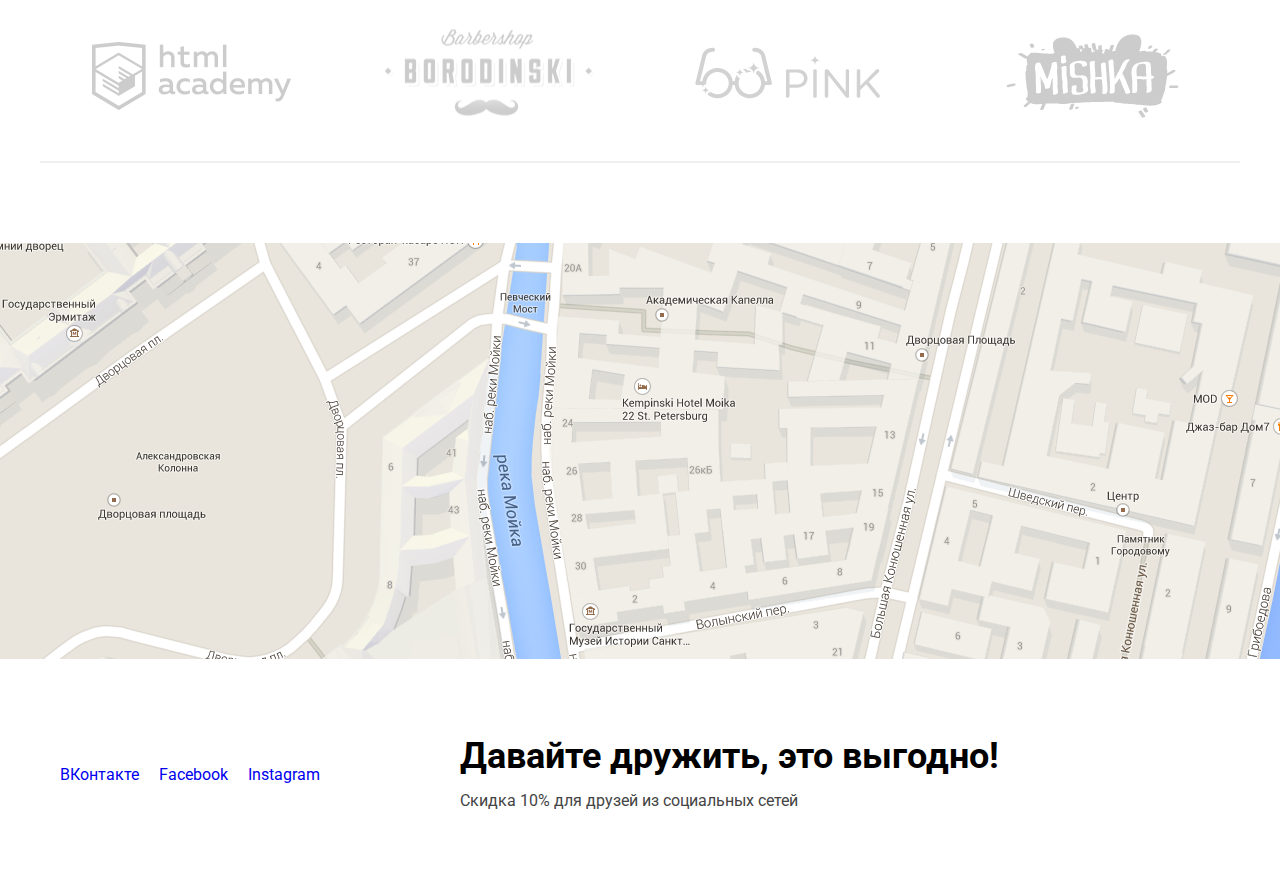
==== commit 913ed23f: "CSS" ====
--- a/index.html
+++ b/index.html
@@ -129,7 +129,7 @@
         <section class="contacts">
         <h2 class="visually-hidden">Наши контакты</h2>
           <img src="img/map.png" alt="Карта офиса по адресу Санкт-Петербург, ул. Б. Конюшенная, д. 19/8" width="1440" height="416">
-          <div class="contacts-block">
+          <div class="contacts-block visually-hidden">
             <p class="contacts-header"> Nёrds design studio</p>
             <p>19186, Санкт-Петербург, ул. Б. Конюшенная, д. 19/8</p>
             <p>тел. +7 (812) 275-75-75</p>
@@ -159,7 +159,7 @@
       </main>
 
       <footer class="main-footer container">
-        <ul>
+        <ul class="social-list">
           <li><a class="social-btn" href="#">ВКонтакте</a></li>
           <li><a class="social-btn" href="#">Facebook</a></li>
           <li><a class="social-btn" href="#">Instagram</a></li>
--- a/Nerds_index.css
+++ b/Nerds_index.css
@@ -352,14 +352,34 @@
   padding: 0;
 }
 
+.clients ul li {
+	text-align: center;
+	vertical-align: middle;
+	box-sizing: border-box;
+}
+
+.clients ul li:first-child {
+	padding-right: 18px;
+}
+
+.clients ul li:last-child {
+	padding-left: 32px;
+}
+
 .clients ul li:first-child,
 .clients ul li:last-child {
+	padding-top: 16px;
 	width: 280px;
 }
 
-.clients ul li:nth-child(3),
-.clients ul li:nth-child(4) {
+.clients ul li:nth-child(2),
+.clients ul li:nth-child(3) {
 	width: 298px;
+	padding-top: 10px;
+}
+
+.clients ul li a {
+	display: block;
 }
 
 .clients ul li a svg:hover {
@@ -367,8 +387,9 @@
 }
 
 .contacts {
-  margin-left: auto;
-  margin-right: auto;
+	box-sizing: border-box;
+  width: 1440px;
+  margin: 0 auto;
 }
 
 .contacts-block .contacts-header {
@@ -390,6 +411,16 @@
   height: 217px;
 }
 
+.main-footer .social-list {
+	display: flex;
+	justify-content: space-between;
+	width: 260px;
+
+	list-style: none;
+	padding: 0;
+	margin: 0;
+}
+
 .main-footer ul {
   list-style: none;
 }
@@ -403,11 +434,18 @@
   line-height: 36px;
   color: #000;
   font-weight: bold;
+
+	padding: 0;
+	margin: 0;
+	margin-bottom: 16px;
 }
 
 .partnership .sale {
   line-height: 22px;
   color: #444;
+
+	padding: 0;
+	margin: 0;
 }
 
 .popup label {
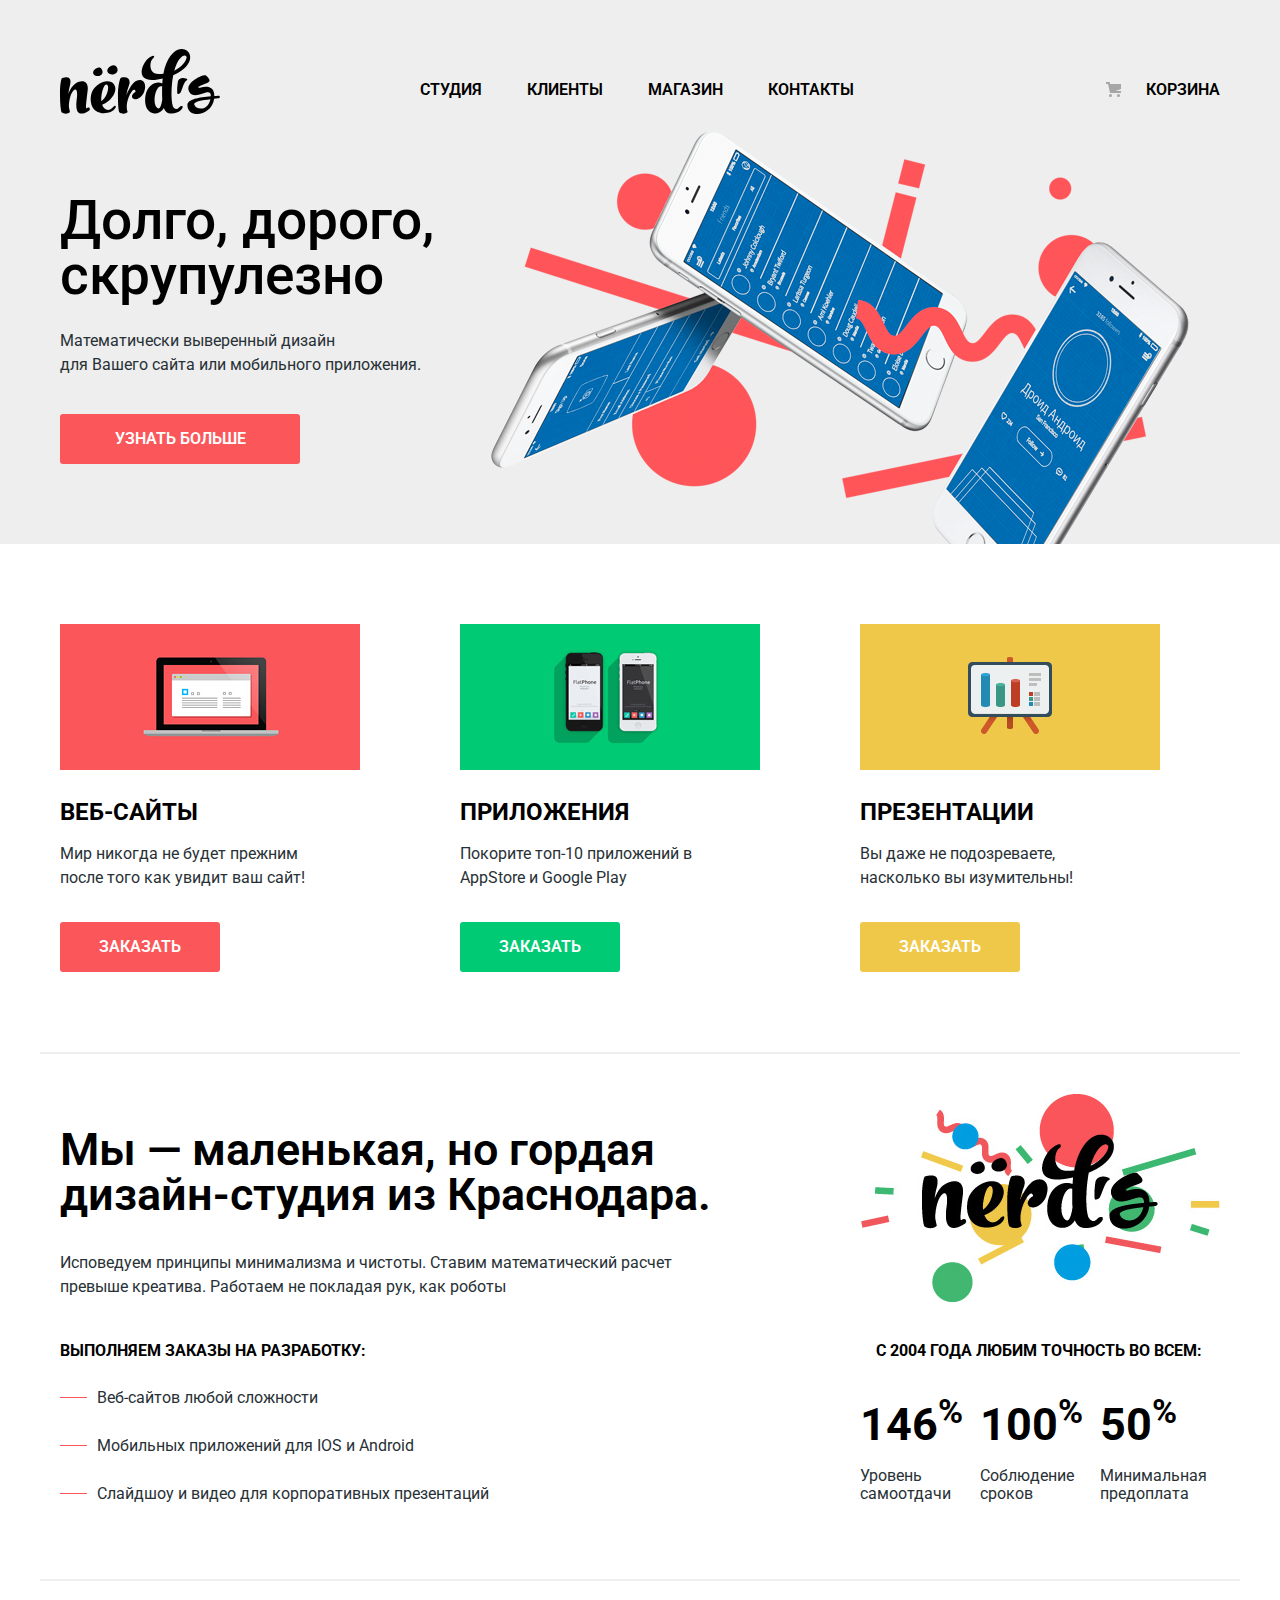
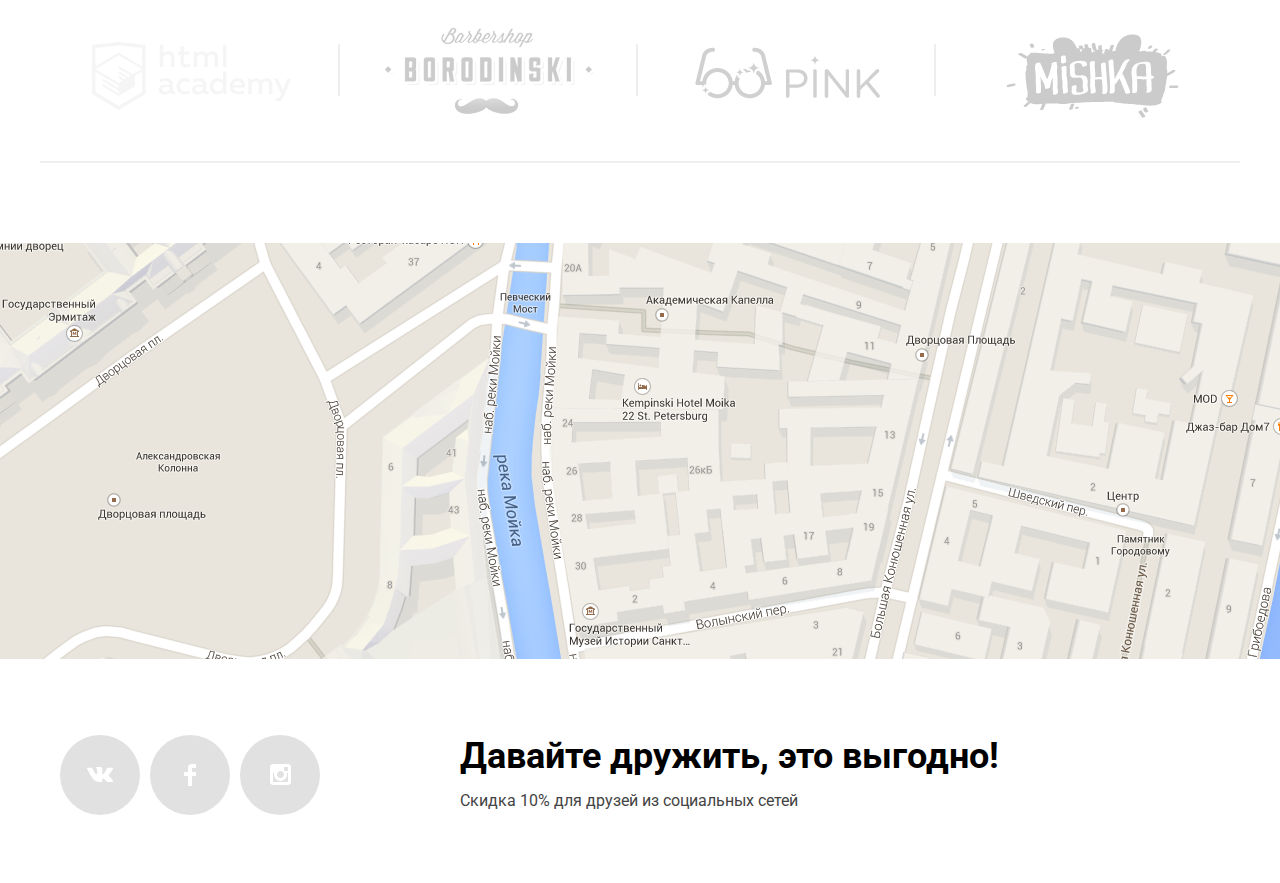
==== commit da09b41a: "Стилизация завершена" ====
--- a/index.html
+++ b/index.html
@@ -107,22 +107,28 @@
         </section>
 
         <section class="clients container">
-        <h2 class="visually-hidden">Наши партнеры</h2>
+          <h2 class="visually-hidden">Наши партнеры</h2>
           <ul>
-            <li><a href="https://htmlacademy.ru/intensive/htmlcss"><svg xmlns="http://www.w3.org/2000/svg" xmlns:xlink="http://www.w3.org/1999/xlink" width="199" height="68" viewBox="0 0 199 68">
-              <image id="logo-1.png" class="cls-1" width="199" height="68" xlink:href="[data-uri]"/>
-            </svg>
-</a></li>
-            <li><a href="#"><svg xmlns="http://www.w3.org/2000/svg" xmlns:xlink="http://www.w3.org/1999/xlink" width="209" height="90" viewBox="0 0 209 90">
-              <image id="logo-2.png" class="cls-1" width="209" height="90" xlink:href="[data-uri]"/>
-            </svg></a></li>
-            <li><a href="#"><svg xmlns="http://www.w3.org/2000/svg" xmlns:xlink="http://www.w3.org/1999/xlink" width="185" height="52" viewBox="0 0 185 52">
-              <image id="logo-3.png" class="cls-1" width="185" height="52" xlink:href="[data-uri]"/>
-            </svg></a></li>
-            <li><a href="#"><svg xmlns="http://www.w3.org/2000/svg" xmlns:xlink="http://www.w3.org/1999/xlink" width="173" height="84" viewBox="0 0 173 84">
-              <image id="logo-4.png" class="cls-1" width="173" height="84" xlink:href="[data-uri]"/>
-            </svg>
-</a></li>
+            <li>
+              <a href="https://htmlacademy.ru/intensive/htmlcss">
+                <img src="img/logo-1.png" alt="HTMLAcademy.ru" width="199" height="68">
+              </a>
+            </li>
+            <li>
+              <a href="#">
+                <img src="img/logo-2.png" alt="<Барбершоп Бородинский" width="209" height="90">
+              </a>
+            </li>
+            <li>
+              <a href="#">
+                <img src="img/logo-3.png" alt="Pink" width="185" height="52">
+              </a>
+            </li>
+            <li>
+              <a href="#">
+                <img src="img/logo-4.png" alt="Mishka" width="173" height="84">
+              </a>
+            </li>
           </ul>
         </section>
 
@@ -160,15 +166,33 @@
 
       <footer class="main-footer container">
         <ul class="social-list">
-          <li><a class="social-btn" href="#">ВКонтакте</a></li>
-          <li><a class="social-btn" href="#">Facebook</a></li>
-          <li><a class="social-btn" href="#">Instagram</a></li>
-        </ul>
-        <div class="partnership">
-          <p class="partnership-header">Давайте дружить, это выгодно!</p>
-          <p class="sale">Скидка 10% для друзей из социальных сетей</p>
-        </div>
-      </footer>
+          <li>
+            <a class="social-btn" href="#">
+              <span class="visually-hidden">ВКонтакте</span>
+              <svg xmlns="http://www.w3.org/2000/svg" width="26" height="15" viewBox="0 0 26 15">
+                <path fill="#FFF" d="M16.138 11.51c.956-.309 2.18 2.04 3.483 2.939.978.681 1.727.534 1.727.534l3.473-.05s1.815-.112.957-1.554c-.071-.12-.503-1.069-2.585-3.022-2.177-2.043-1.882-1.712.739-5.244 1.597-2.153 2.236-3.468 2.036-4.028-.192-.539-1.365-.399-1.365-.399L20.69.713c-.381.001-.704.119-.851.515-.003.004-.621 1.666-1.445 3.079-1.741 2.989-2.436 3.148-2.724 2.961-.661-.433-.494-1.737-.494-2.664 0-2.897.432-4.105-.846-4.417-.427-.104-.739-.172-1.828-.182-1.392-.021-2.574 0-3.244.329-.445.223-.786.712-.579.74.26.035.843.16 1.155.586.401.552.389 1.789.389 1.789s.229 3.411-.54 3.834c-.528.29-1.25-.302-2.803-3.016-.793-1.388-1.392-2.922-1.392-2.922s-.116-.285-.326-.441c-.25-.185-.6-.244-.6-.244L.848.684S.29.7.085.946c-.182.218-.015.668-.015.668s2.909 6.881 6.203 10.347c3.02 3.182 6.452 2.971 6.452 2.971h1.555s.469-.054.709-.312c.224-.24.214-.691.214-.691s-.031-2.109.935-2.419z"/>
+              </svg>
+            </a>
+          </li>
+          <li><a class="social-btn" href="#">
+            <span class="visually-hidden">Facebook</span>
+            <svg xmlns="http://www.w3.org/2000/svg" width="12" height="22" viewBox="0 0 12 22"><path fill="#FFF" d="M12 4V0H8a4 4 0 0 0-4 4v4H0v4h4v10h4V12h4V8H8V4h4z"/>
+            </svg>
+          </a>
+        </li>
+        <li>
+          <a class="social-btn" href="#">
+            <span class="visually-hidden">Instagram</span>
+            <svg xmlns="http://www.w3.org/2000/svg" width="21" height="21" viewBox="0 0 21 21"><path fill="#FFF" d="M18 0H3C1.35 0 0 1.35 0 3v15c0 1.65 1.35 3 3 3h15c1.65 0 3-1.35 3-3V3c0-1.65-1.35-3-3-3zm-7.5 7c1.93 0 3.5 1.57 3.5 3.5S12.43 14 10.5 14 7 12.43 7 10.5 8.57 7 10.5 7zM18 18H3V9h1.181A6.504 6.504 0 0 0 4 10.5a6.5 6.5 0 1 0 13 0 6.45 6.45 0 0 0-.181-1.5H18v9zm0-11h-4V3h4v4z"/>
+            </svg>
+          </a>
+        </li>
+      </ul>
+      <div class="partnership">
+        <p class="partnership-header">Давайте дружить, это выгодно!</p>
+        <p class="sale">Скидка 10% для друзей из социальных сетей</p>
+      </div>
+    </footer>
 
     </body>
     </html>
--- a/Nerds_index.css
+++ b/Nerds_index.css
@@ -1,4 +1,6 @@
-.visually-hidden {
+.visually-hidden:not(:focus):not(:active),
+input[type="checkbox"].visually-hidden,
+input[type="radio"].visually-hidden {
 	position: absolute !important;
 	clip: rect(1px 1px 1px 1px); /* IE6, IE7 */
 	clip: rect(1px, 1px, 1px, 1px);
@@ -37,6 +39,7 @@
   text-transform: uppercase;
   border: none;
   height: 50px;
+	border-radius: 3px;
 }
 
 .btn-red {
@@ -44,9 +47,14 @@
     width: 160px;
 }
 
-.btn-base:hover,
 .btn-red:hover {
     background-color: #e74246;
+}
+
+.btn-red:active {
+    background-color: #d7373b;
+		color: #df5f62;
+		box-shadow: 0 3px 0px #c13135 inset;
 }
 
 .btn-green {
@@ -58,6 +66,12 @@
   background-color: #00bc6c;
 }
 
+.btn-green:active {
+  background-color: #00aa62;
+	color: #4dc491;
+	box-shadow: 0 3px 0px #009958 inset;
+}
+
 .btn-yellow {
   background-color: #efc84a;
   width: 160px;
@@ -65,6 +79,12 @@
 
 .btn-yellow:hover {
   background-color: #eab534;
+}
+
+.btn-yellow:active {
+  background-color: #e5a722;
+	color: #ebba53;
+	box-shadow: 0 3px 0px #ce961f inset;
 }
 
 .grey {
@@ -101,6 +121,7 @@
 
 .navigation-list {
   display: flex;
+	flex-wrap: wrap;
   justify-content: space-between;
   width: 800px;
 
@@ -119,12 +140,27 @@
 }
 
 .navigation-list .cart {
+	position: relative;
   margin-left: auto;
+	padding-left: 40px;
+}
+
+.navigation-list .cart:before {
+	content: "";
+	position: absolute;
+	top: 7px;
+	left: 0px;
+	width: 15px;
+	height: 15px;
+
+	background: url(svg/cart-icon.svg) no-repeat 0 0;
 }
 
 .navigation-list a {
-  color: #000;
-  width: 160px;
+	display: block;
+  color: #000;
+  width: auto;
+	vertical-align: middle;
 }
 
 .navigation-list a:hover,
@@ -133,9 +169,17 @@
   color: #fb565a;
 }
 
-.main-header-logo svg:hover,
+.navigation-list a:active
+ {
+	 color: #a6a6a6;
+}
+
+.main-header-logo svg:hover {
+  fill: rgb(48, 48, 48, 0.8);
+}
+
 .main-header-logo svg:active {
-  fill: rgb(48, 48, 48, 0.8);
+  fill: rgb(48, 48, 48, 0.3);
 }
 
 .slider {
@@ -294,12 +338,23 @@
 }
 
 .orders-list li {
+	position: relative;
 	margin-bottom: 24px;
-	margin-left: 36px;
+	padding-left: 37px;
 }
 
 .orders-list li:last-child {
 		margin-bottom: 0;
+}
+
+.orders-list li::before {
+	position: absolute;
+	content: "";
+	height: 1px;
+	width: 27px;
+	background-color: #fb565a;
+	top: 11px;
+	left: 0;
 }
 
 .studio-right img {
@@ -360,6 +415,19 @@
 
 .clients ul li:first-child {
 	padding-right: 18px;
+	position: relative;
+}
+
+.clients ul li:first-child::after,
+.clients ul li:nth-child(2)::after,
+.clients ul li:nth-child(3)::after {
+	position: absolute;
+	top: 18px;
+	right: 0;
+	content: "";
+	width: 2px;
+	height: 52px;
+	background-color: #eee;
 }
 
 .clients ul li:last-child {
@@ -374,16 +442,34 @@
 
 .clients ul li:nth-child(2),
 .clients ul li:nth-child(3) {
+	position: relative;
 	width: 298px;
 	padding-top: 10px;
 }
 
+.clients ul li:nth-child(2)::after {
+	top: 26px;
+}
+
+.clients ul li:nth-child(3)::after {
+	top: 7px;
+}
+
+
 .clients ul li a {
 	display: block;
 }
 
-.clients ul li a svg:hover {
-  fill: #000;
+.clients ul li a img {
+  opacity: 0.2;
+}
+
+.clients ul li a img:hover {
+  opacity: 1;
+}
+
+.clients ul li a img:active {
+  opacity: 0.1;
 }
 
 .contacts {
@@ -421,6 +507,28 @@
 	margin: 0;
 }
 
+.social-btn {
+	display: flex;
+	justify-content: center;
+	align-items: center;
+	width: 80px;
+	height: 80px;
+	background-color: #e1e1e1;
+	border-radius: 50%;
+}
+
+.social-btn:hover {
+	background-color: #e74246;}
+
+.social-btn:active {
+	background-color: #d7373b;
+	box-shadow: 0 3px 0 #c13135 inset;
+}
+
+.social-btn:active path {
+	fill: #e37376;
+}
+
 .main-footer ul {
   list-style: none;
 }
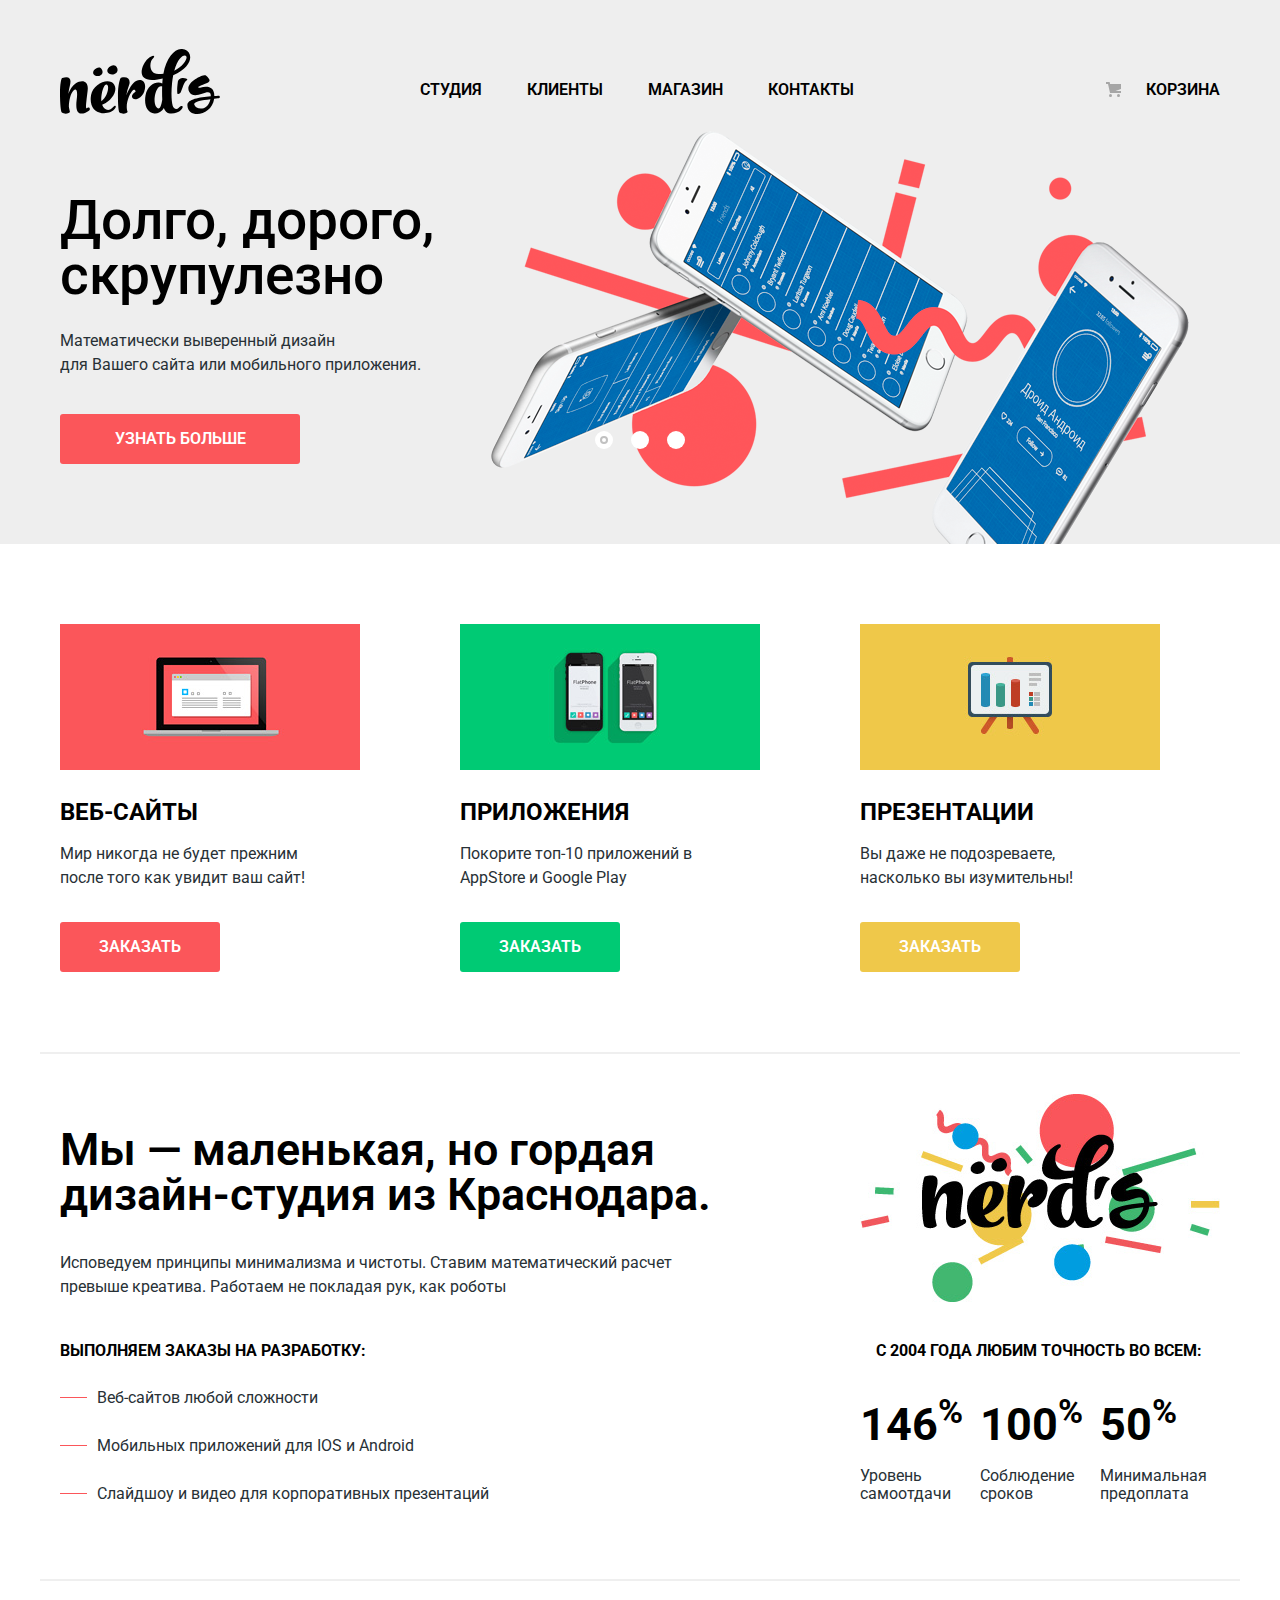
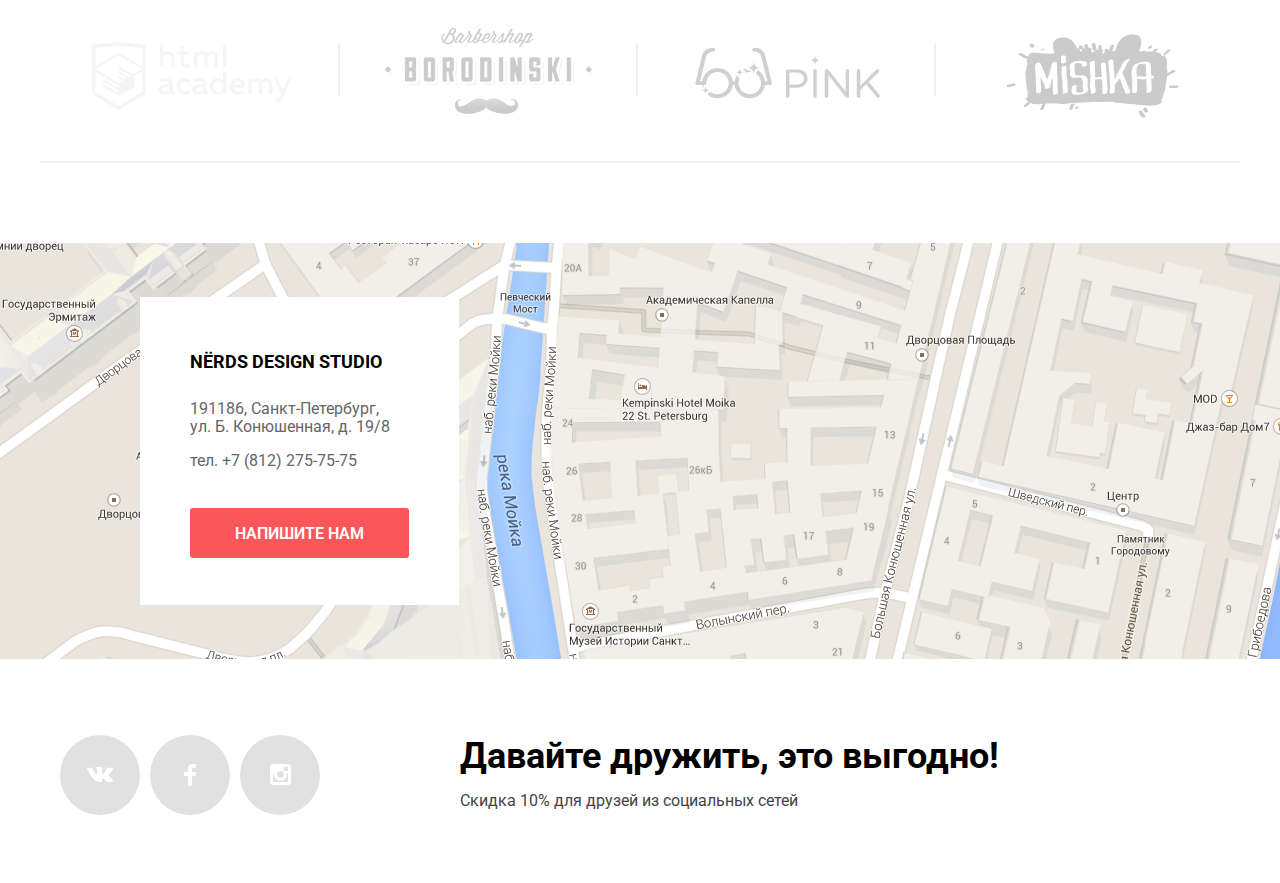
==== commit 728b4545: "JS" ====
--- a/index.html
+++ b/index.html
@@ -32,27 +32,39 @@
 
     <section class="slider grey">
       <div class="container">
-      <h2 class="visually-hidden">Слайдер</h2>
-      <ul class="slide-list">
-        <li class="slide slide-1">
-          <div class="slide-wrapper">
-          <p class="slide-header">Долго, дорого, скрупулезно</p>
-          <p class="slide-text">Математически выверенный дизайн <br> для Вашего сайта или мобильного приложения.</p>
-          <a class="btn btn-red" href="#">Узнать больше</a>
+        <h2 class="visually-hidden">Слайдер</h2>
+        <input type="radio" id="btn-1" name="toggle" checked>
+        <input type="radio" id="btn-2" name="toggle">
+        <input type="radio" id="btn-3" name="toggle">
+        <div class="slider-control">
+          <label for="btn-1"></label>
+          <label for="btn-2"></label>
+          <label for="btn-3"></label>
         </div>
-        </li>
-        <li class="slide slide-2 visually-hidden">
-          <p class="slide-header">Любим математику, как никто другой</p>
-          <p class="slide-text">Никакого креатива, только математические формулы<br> для расчета идеальных пропорций.</p>
-          <a class="btn btn-red" href="#">Узнать больше</a>
-        </li>
-        <li class="slide slide-3 visually-hidden">
-          <p class="slide-header">Только ночь, только хардкор</p>
-          <p class="slide-text">Работать днем, как все? Мы против этого.<br>Ближе к полуночи работа только начинается.</p>
-          <a class="btn btn-red" href="#">Узнать больше</a>
-        </li>
-      </ul>
-    </div>
+        <ul class="slide-list">
+          <li class="slide slide-1">
+            <div class="slide-wrapper">
+              <p class="slide-header">Долго, дорого, скрупулезно</p>
+              <p class="slide-text">Математически выверенный дизайн <br> для Вашего сайта или мобильного приложения.</p>
+              <a class="btn btn-red" href="#">Узнать больше</a>
+            </div>
+          </li>
+          <li class="slide slide-2">
+            <div class="slide-wrapper">
+              <p class="slide-header">Любим математику как никто другой</p>
+              <p class="slide-text">Никакого креатива, только математические формулы<br> для расчета идеальных пропорций.</p>
+              <a class="btn btn-red" href="#">Узнать больше</a>
+            </div>
+          </li>
+          <li class="slide slide-3">
+            <div class="slide-wrapper">
+              <p class="slide-header">Только ночь, только хардкор</p>
+              <p class="slide-text">Работать днем, как все? Мы против этого.<br>Ближе к полуночи работа только начинается.</p>
+              <a class="btn btn-red" href="#">Узнать больше</a>
+            </div>
+          </li>
+        </ul>
+      </div>
     </section>
 
     <section class="advantages container">
@@ -135,15 +147,15 @@
         <section class="contacts">
         <h2 class="visually-hidden">Наши контакты</h2>
           <img src="img/map.png" alt="Карта офиса по адресу Санкт-Петербург, ул. Б. Конюшенная, д. 19/8" width="1440" height="416">
-          <div class="contacts-block visually-hidden">
+          <div class="contacts-block">
             <p class="contacts-header"> Nёrds design studio</p>
-            <p>19186, Санкт-Петербург, ул. Б. Конюшенная, д. 19/8</p>
+            <p>191186, Санкт-Петербург,<br>ул. Б. Конюшенная, д. 19/8</p>
             <p>тел. +7 (812) 275-75-75</p>
-            <button class="btn btn-red">Напишите нам</button>
+            <button class="btn btn-red contacts-btn">Напишите нам</button>
           </div>
         </section>
 
-        <section class="popup visually-hidden">
+        <section class="popup">
           <h2 class="popup-header">Напишите нам</h2>
           <form action="https://echo.htmlacademy.ru" method="post">
             <p class="popup-item">
@@ -152,14 +164,15 @@
             </p>
             <p class="popup-item">
               <label for="popup-email">Ваш e-mail:</label>
-              <input id="popup-email" type="text" name="name" value="" placeholder="email@example.ru">
+              <input id="popup-email" type="text" name="e-mail" value="" placeholder="email@example.ru">
             </p>
             <p class="popup-item">
               <label for="textarea">Текст письма:</label>
-              <textarea id="textarea" name="textarea" >В свободной форме</textarea>
+              <textarea id="textarea" name="message" placeholder="В свободной форме"></textarea>
             </p>
-            <button class="btn btn-base" type="submite" name="button">Отправить</button>
+            <button class="btn btn-red" type="submite" name="button">Отправить</button>
           </form>
+          <button class="modal-close" type="button">Закрыть</button>
         </section>
 
       </main>
@@ -194,5 +207,7 @@
       </div>
     </footer>
 
+    <script src="nerds_index.js">
+    </script>
     </body>
     </html>
--- a/Nerds_index.css
+++ b/Nerds_index.css
@@ -40,6 +40,12 @@
   border: none;
   height: 50px;
 	border-radius: 3px;
+	cursor: pointer;
+}
+
+.btn:active,
+.btn:focus {
+	outline: none;
 }
 
 .btn-red {
@@ -47,14 +53,15 @@
     width: 160px;
 }
 
-.btn-red:hover {
+.btn-red:hover,
+.btn-red:focus {
     background-color: #e74246;
 }
 
 .btn-red:active {
     background-color: #d7373b;
 		color: #df5f62;
-		box-shadow: 0 3px 0px #c13135 inset;
+		box-shadow: 0 3px rgba(0, 0, 0, 0.1) inset;
 }
 
 .btn-green {
@@ -62,14 +69,15 @@
   width: 160px;
 }
 
-.btn-green:hover {
+.btn-green:hover,
+.btn-green:focus {
   background-color: #00bc6c;
 }
 
 .btn-green:active {
   background-color: #00aa62;
 	color: #4dc491;
-	box-shadow: 0 3px 0px #009958 inset;
+	box-shadow: 0 3px rgba(0, 0, 0, 0.1) inset;
 }
 
 .btn-yellow {
@@ -77,14 +85,15 @@
   width: 160px;
 }
 
-.btn-yellow:hover {
+.btn-yellow:hover,
+.btn-yellow:focus {
   background-color: #eab534;
 }
 
 .btn-yellow:active {
   background-color: #e5a722;
 	color: #ebba53;
-	box-shadow: 0 3px 0px #ce961f inset;
+	box-shadow: 0 3px rgba(0, 0, 0, 0.1) inset;
 }
 
 .grey {
@@ -167,6 +176,7 @@
 .navigation-list a:focus
  {
   color: #fb565a;
+	outline: none;
 }
 
 .navigation-list a:active
@@ -184,13 +194,73 @@
 
 .slider {
   margin-bottom: 80px;
-}
+	position: relative;
+}
+
+.slider input[type="radio"] {
+	position: absolute;
+	opacity: 0;
+}
+
+.slider-control {
+	position: absolute;
+	left: 50%;
+	top: 307px;
+	z-index: 100;
+
+	width: 160px;
+	height: 18px;
+
+	text-align: center;
+	font-size: 0;
+	transform: translateX(-50%);
+}
+
+.slider-control label {
+	display: inline-block;
+	position: relative;
+	width: 18px;
+	height: 18px;
+	margin: 0 9px;
+	background: white;
+	vertical-align: top;
+	border-radius: 50%;
+	cursor: pointer;
+}
+
+.slider-control label::before {
+	position: absolute;
+	top: 5px;
+	left: 5px;
+	content: "";
+	width: 4px;
+	height: 4px;
+	border-radius: 50%;
+	border: 2px solid #fff;
+}
+
+#btn-1:checked ~ .slider-control label[for="btn-1"]::before,
+#btn-2:checked ~ .slider-control label[for="btn-2"]::before,
+#btn-3:checked ~ .slider-control label[for="btn-3"]::before  {
+	border-color: #c1c1c1;
+}
+
 
 .slide-list {
+	height: 100%;
   list-style: none;
   margin: 0;
   padding: 0;
-}
+	overflow: hidden;
+}
+
+.slide {
+	display: none;
+  box-sizing: border-box;
+  padding-top: 69px;
+  height: 420px;
+}
+
 
 .slide-wrapper {
   display: flex;
@@ -199,12 +269,6 @@
   min-height: 271px;
 }
 
-.slide {
-  box-sizing: border-box;
-  padding-top: 69px;
-  height: 420px;
-}
-
 .slide-header {
   font-size: 55px;
 	font-weight: 500;
@@ -234,11 +298,23 @@
 }
 
 .slide-2 {
-  background: url(img/slide2.png) no-repeat;
+  background: url(img/slide2.png) no-repeat 431px 7px;
 }
 
 .slide-3 {
-  background: url(img/slide3.png) no-repeat;
+  background: url(img/slide3.png) no-repeat 431px 7px;
+}
+
+#btn-1:checked ~ .slide-list .slide-1 {
+    display: block;
+}
+
+#btn-2:checked ~ .slide-list .slide-2 {
+    display: block;
+}
+
+#btn-3:checked ~ .slide-list .slide-3 {
+    display: block;
 }
 
 .advantages {
@@ -458,24 +534,40 @@
 
 .clients ul li a {
 	display: block;
+	outline: none;
 }
 
 .clients ul li a img {
   opacity: 0.2;
 }
 
-.clients ul li a img:hover {
+.clients ul li a:hover img,
+.clients ul li a:focus img
+ {
   opacity: 1;
 }
 
-.clients ul li a img:active {
+.clients ul li a:active img{
   opacity: 0.1;
 }
 
 .contacts {
+	position: relative;
 	box-sizing: border-box;
   width: 1440px;
   margin: 0 auto;
+}
+
+.contacts-block {
+	position: absolute;
+	top: 54px;
+	left: 140px;
+
+	box-sizing: border-box;
+	width: 319px;
+	height: 308px;
+	padding:  50px 50px 47px 50px;
+	background-color: #fff;
 }
 
 .contacts-block .contacts-header {
@@ -483,11 +575,24 @@
   line-height: 30px;
   color: #000;
   font-weight: bold;
+	text-transform: uppercase;
+	margin: 0;
+	margin-bottom: 23px;
 }
 
 .contacts-block p {
     line-height: 18px;
     color: #666;
+		margin: 0;
+		margin-bottom: 16px;
+}
+
+.contacts-block p:nth-child(3) {
+	margin-bottom: 38px;
+}
+
+.contacts-btn {
+	width: 219px;
 }
 
 .main-footer {
@@ -515,9 +620,12 @@
 	height: 80px;
 	background-color: #e1e1e1;
 	border-radius: 50%;
-}
-
-.social-btn:hover {
+	outline: none;
+}
+
+.social-btn:hover,
+.social-btn:focus
+ {
 	background-color: #e74246;}
 
 .social-btn:active {
@@ -556,26 +664,161 @@
 	margin: 0;
 }
 
+.popup {
+	display: none;
+	position: fixed;
+	bottom: 180px;
+	left: 50%;
+	z-index: 2000;
+
+	box-sizing: border-box;
+	width: 960px;
+	height: 590px;
+	margin-left: -25%;
+	padding: 70px 100px 84px 100px;
+
+	color: #000;
+	background: #fff;
+	box-shadow: 0 30px 60px rgba(0, 0,0,0.7);
+}
+
+.popup .popup-header {
+	margin: 0;
+	margin-bottom: 40px;
+	border: 0;
+	font-size: 45px;
+	line-height: 45px;
+}
+
+.popup form {
+	width: 760px;
+	display: flex;
+	justify-content: space-between;
+	flex-wrap: wrap;
+}
+
+.popup .popup-item {
+	margin: 0;
+}
+
+.popup .popup-item:nth-child(1),
+.popup .popup-item:nth-child(2) {
+	margin-bottom: 35px;
+}
+
+.popup .popup-item:nth-child(3) {
+	margin-bottom: 47px;
+}
+
 .popup label {
+	display: block;
   font-weight: bold;
   line-height: 24px;
 }
 
-.popup-item input,
+.popup-item input[type="text"],
 .popup-item textarea {
-  font: inherit;
-  background-color:: transparent;
-
+	box-sizing: border-box;
+	padding: 14px 15px;
+	color: #a1a1a1;
+  font-size: 16px;
+	line-height: 18px;
+  background-color: transparent;
   border: 2px solid #d7dcde;
-}
-
-.popup-item input:hover,
+	border-radius: 3px;
+}
+
+.popup-item input[type="text"]::placeholder {
+	color: #a1a1a1;
+}
+
+.popup-item input {
+	width: 360px;
+}
+
+.popup-item textarea {
+	width: 760px;
+	height: 118px;
+	resize: none;
+}
+
+.popup-item input[type="text"]:hover,
 .popup-item textarea:hover {
   border-color: #b4b9bb;
 }
 
-.popup-item input:focus,
+.popup-item input[type="text"]:focus,
 .popup-item textarea:focus {
+	color: #444;
   border-color: #000;
   outline: none;
 }
+
+.popup button {
+	width: 260px;
+}
+
+.popup .modal-close {
+	position: absolute;
+	top: 78px;
+	right: 90px;
+
+	width: 21px;
+	height: 21px;
+	background-color: transparent;
+	font-size: 0;
+
+	border: 0;
+	cursor: pointer;
+	outline: none;
+}
+
+.popup .modal-close::before,
+.popup .modal-close::after {
+	content: "";
+	position: absolute;
+	top: 9px;
+	right: -4px;
+	height: 3px;
+	width: 29px;
+	background-color: #fecccd;
+}
+
+.popup .modal-close::before {
+	transform: rotate(45deg);
+}
+.popup .modal-close::after {
+		transform: rotate(-45deg);
+}
+
+.popup .modal-close:hover::before,
+.popup .modal-close:hover::after {
+	background-color:#fb565a;
+}
+
+.popup .modal-close:active::before,
+.popup .modal-close:active::after {
+	background-color:#ffeeee;
+}
+
+.popup-show {
+	display: block;
+	animation: bounce 0.6s;
+}
+
+.popup-error {
+	animation: shake 0.6s;
+}
+
+@keyframes bounce {
+	0% {transform: translateY(-2000px);}
+	70% {transform: translateY(30px);}
+	90% {transform: translateY(-10px);}
+	100% {transform: translateY(0px);}
+}
+
+@keyframes shake {
+	0%, 100% {transform: translateX(0);}
+	10%, 30%, 50%, 70%, 90% {transform: translateX(-10px);}
+	20%, 40%, 60%, 80% {transform: translateX(10px);}
+}
